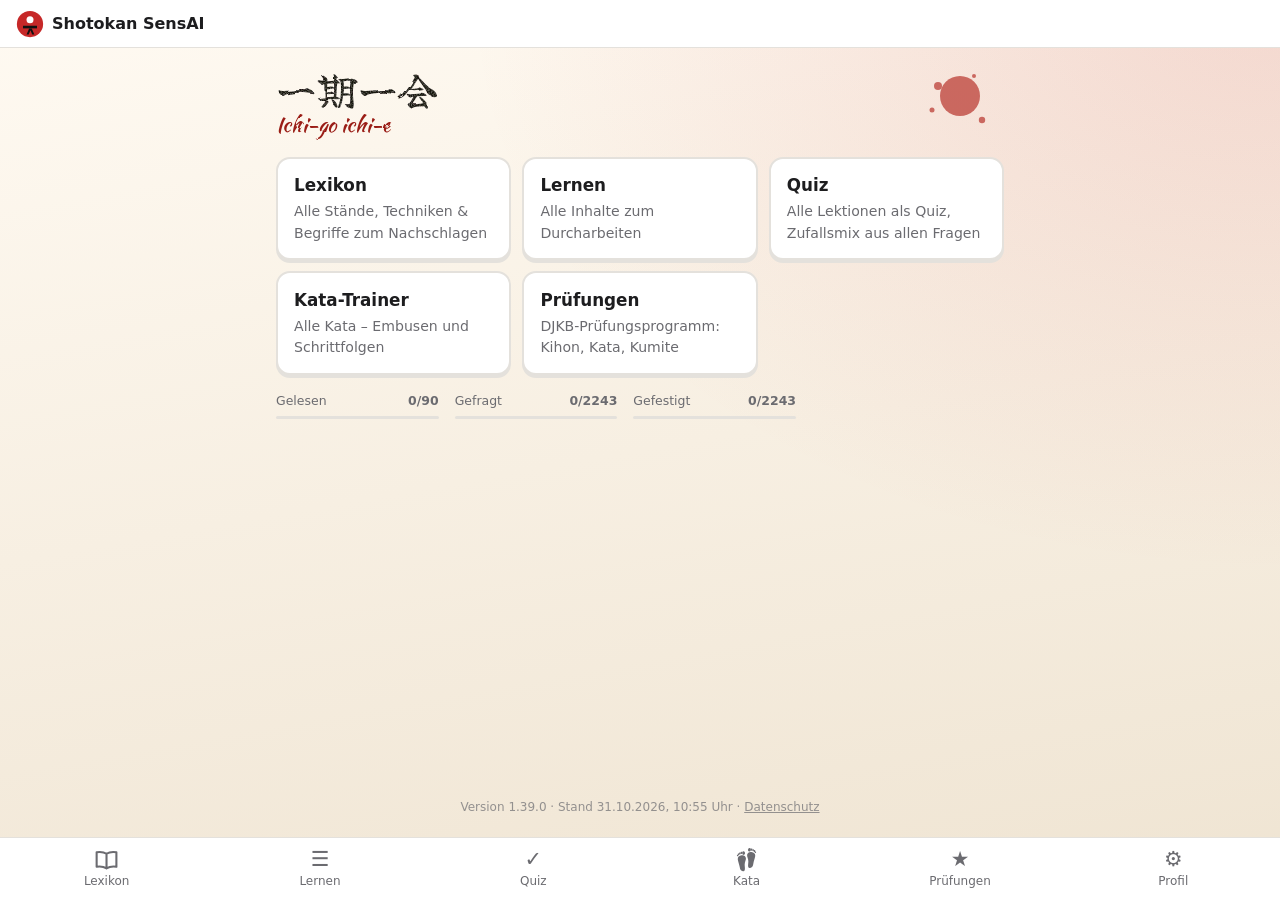
==== index.html @ 0ed2de30 "Karate kompakt: Fußbewegungen, Figur & Fußbild, neue Techniken, Kompakt-Übersicht (v1.39.0) - Stände" ====
<!DOCTYPE html>
<html lang="de">

<head>
  <meta charset="utf-8">
  <meta name="viewport" content="width=device-width, initial-scale=1">
  <meta name="description"
    content="Shotokan-Karate lernen: Grundschule, Kihon, Kumite, DJKB-Prüfungsprogramm und Kata-Wissen mit Quiz.">
  <meta http-equiv="Content-Security-Policy"
    content="default-src 'self'; img-src 'self' data:; style-src 'self'; script-src 'self'; object-src 'none'; base-uri 'self'">
  <title>Shotokan SensAI</title>
  <link rel="icon" href="assets/icon.svg?v=1.39.0" type="image/svg+xml">
  <link rel="stylesheet" href="css/style.css?v=1.39.0">
</head>

<body>
  <header class="topbar">
    <a href="#/" class="brand" aria-label="Startseite">
      <img src="assets/icon.svg?v=1.39.0" alt="" width="28" height="28">
      <span>Shotokan SensAI</span>
    </a>
  </header>

  <main id="app" tabindex="-1"></main>

  <nav class="bottombar" aria-label="Hauptnavigation">
    <a href="#/lexikon" data-nav="lexikon"><span class="ico"><svg class="ico-svg ico-linie" viewBox="0 0 24 24" aria-hidden="true"><path d="M12 6.5C9.5 4.8 6 4.5 2.5 5v14c3.5-.5 7 0 9.5 1.6 2.5-1.6 6-2.1 9.5-1.6V5c-3.5-.5-7-.2-9.5 1.5ZM12 6.5v14"/></svg></span>Lexikon</a>
    <a href="#/wissen" data-nav="wissen"><span class="ico">&#9776;</span>Lernen</a>
    <a href="#/quiz" data-nav="quiz"><span class="ico">&#10003;</span>Quiz</a>
    <a href="#/ansage" data-nav="ansage"><span class="ico"><svg class="ico-svg" viewBox="-32 -42 64 76" aria-hidden="true"><defs><g id="ico-fuss"><path d="M0,26 C-7,26 -9.5,20 -9.5,12 C-9.5,4 -12,-5 -12,-12 C-12,-19.5 -6,-23 1,-23 C8,-23 13,-19.5 13,-12.5 C13,-6 7.5,-1 6.5,7 C5.5,15 7,26 0,26Z"/><ellipse cx="8.2" cy="-28.5" rx="4.4" ry="5.4"/><ellipse cx="1.8" cy="-30" rx="2.8" ry="3.4"/><ellipse cx="-3.2" cy="-29" rx="2.6" ry="3.2"/><ellipse cx="-7.6" cy="-27" rx="2.4" ry="2.9"/><ellipse cx="-11" cy="-23.8" rx="2.1" ry="2.5"/></g></defs><use href="#ico-fuss" transform="translate(-13 6) rotate(-8)"/><use href="#ico-fuss" transform="translate(13 -4) rotate(8) scale(-1 1)"/></svg></span>Kata</a>
    <a href="#/exam" data-nav="exam"><span class="ico">&#9733;</span>Prüfungen</a>
    <a href="#/stats" data-nav="stats"><span class="ico">&#9881;</span>Profil</a>
  </nav>

  <script src="js/core.js?v=1.39.0"></script>
  <script src="js/graphics.js?v=1.39.0"></script>
  <script src="js/graphics-tech.js?v=1.39.0"></script>
  <script src="js/graphics-ashi.js?v=1.39.0"></script>
  <script src="data/grades.js?v=1.39.0"></script>
  <script src="data/glossary.js?v=1.39.0"></script>
  <script src="data/units-general.js?v=1.39.0"></script>
  <script src="data/questions-general.js?v=1.39.0"></script>
  <script src="data/kata-intro.js?v=1.39.0"></script>
  <script src="data/kata-heian.js?v=1.39.0"></script>
  <script src="data/kata-tekki.js?v=1.39.0"></script>
  <script src="data/kata-sentei.js?v=1.39.0"></script>
  <script src="data/legacy-ids.js?v=1.39.0"></script>
  <script src="js/kata-gen.js?v=1.39.0"></script>
  <script src="js/kata-ansage.js?v=1.39.0"></script>
  <script src="js/srs.js?v=1.39.0"></script>
  <script src="js/quiz.js?v=1.39.0"></script>
  <script src="js/app.js?v=1.39.0"></script>
</body>

</html>
---- css/style.css ----
:root {
  --red: #c62828;
  --red-dark: #8e0000;
  /* Blick und Wendung auf der Bodenkarte: helles Rot */
  --hint: rgba(198, 40, 40, 0.4);
  --hint-fill: rgba(198, 40, 40, 0.22);
  --ink: #1d1d1f;
  --muted: #6b6b70;
  --bg: #f6f4f1;
  --card: #ffffff;
  --line: #e4e1dc;
  --ok: #2e7d32;
  --ok-bg: #e8f5e9;
  --bad: #c62828;
  --bad-bg: #fdecea;
  --radius: 14px;
  --shadow: 0 2px 10px rgba(0, 0, 0, 0.06);
  --papier: radial-gradient(ellipse at 100% 0%, rgba(198, 40, 40, 0.14), transparent 45%), linear-gradient(170deg, #fffaf2, #efe4d2);
  font-size: 16px;
}

* {
  box-sizing: border-box;
}

[hidden] {
  display: none !important;
}

html {
  background: var(--bg);
}

body {
  margin: 0;
  font-family: system-ui, -apple-system, "Segoe UI", Roboto, "Helvetica Neue", Arial, sans-serif;
  color: var(--ink);
  line-height: 1.5;
  padding-bottom: 76px;
  display: flex;
  flex-direction: column;
  min-height: 100dvh;
}

/* Washi-Hintergrund für die ganze Seite; fest stehend, auch auf iOS */
body::before {
  content: "";
  position: fixed;
  inset: 0;
  z-index: -1;
  background: var(--papier);
}

a {
  color: var(--red);
}

h1 {
  font-size: 1.6rem;
  margin: 0.6em 0 0.4em;
}

h2 {
  font-size: 1.25rem;
}

h3 {
  margin: 0;
  font-size: 1.05rem;
}

h4 {
  margin: 1em 0 0.3em;
}

.muted {
  color: var(--muted);
}

.small {
  font-size: 0.85rem;
}

.version {
  position: absolute;
  left: 0;
  right: 0;
  bottom: 0.5rem;
  margin: 0;
  text-align: center;
  font-size: 0.75rem;
  color: var(--muted);
  opacity: 0.7;
}

.version a {
  color: inherit;
}

.src {
  color: var(--muted);
  font-size: 0.8rem;
  font-style: italic;
}

.visually-hidden {
  position: absolute;
  width: 1px;
  height: 1px;
  overflow: hidden;
  clip: rect(0 0 0 0);
}

/* ---------- Kopf- und Fußleiste ---------- */
.topbar {
  position: sticky;
  top: 0;
  z-index: 10;
  display: flex;
  align-items: center;
  justify-content: space-between;
  padding: 0.6rem 1rem;
  background: var(--card);
  border-bottom: 1px solid var(--line);
}

.brand {
  display: flex;
  align-items: center;
  gap: 0.5rem;
  font-weight: 700;
  color: var(--ink);
  text-decoration: none;
}

.bottombar {
  position: fixed;
  bottom: 0;
  left: 0;
  right: 0;
  z-index: 10;
  display: flex;
  justify-content: space-around;
  background: var(--card);
  border-top: 1px solid var(--line);
  padding: 0.3rem 0 calc(0.3rem + env(safe-area-inset-bottom));
}

.bottombar a {
  display: flex;
  flex-direction: column;
  align-items: center;
  font-size: 0.75rem;
  color: var(--muted);
  text-decoration: none;
  flex: 1 1 0;
  min-width: 0;
  padding: 0.3rem 0.2rem;
  border-radius: 10px;
}

.bottombar a .ico {
  font-size: 1.3rem;
  line-height: 1.2;
}

/* Fußspuren für „Üben“ – gleiche Fußform wie auf der Bodenkarte */
.bottombar a .ico-svg {
  display: block;
  width: 1.3em;
  height: 1.2em;
  margin: 0 auto;
  fill: currentColor;
}

/* Offenes Buch für „Begriffe“ – nur Umriss */
.bottombar a .ico-linie {
  fill: none;
  stroke: currentColor;
  stroke-width: 2;
  stroke-linejoin: round;
}

.bottombar a.active {
  color: var(--red);
  font-weight: 700;
}

main {
  flex: 1 0 auto;
  width: 100%;
  max-width: 760px;
  margin: 0 auto;
  padding: 0.5rem 1rem 2rem;
  outline: none;
}
/* Seiten mit Versionszeile: sie sitzt immer am unteren Rand. */
main:has(> .version) {
  position: relative;
  padding-bottom: 2.5rem;
}

/* ---------- Buttons ---------- */
.btn {
  display: inline-flex;
  align-items: center;
  justify-content: center;
  gap: 0.4rem;
  min-height: 46px;
  padding: 0.6rem 1.2rem;
  border: 2px solid var(--line);
  border-radius: 12px;
  background: var(--card);
  color: var(--ink);
  font: inherit;
  font-weight: 700;
  text-decoration: none;
  cursor: pointer;
  box-shadow: 0 3px 0 var(--line);
}

.btn:active {
  transform: translateY(2px);
  box-shadow: 0 1px 0 var(--line);
}

.btn.primary {
  background: var(--red);
  border-color: var(--red-dark);
  color: #fff;
  box-shadow: 0 3px 0 var(--red-dark);
}

.btn.danger {
  color: var(--bad);
}

.btn:disabled {
  opacity: 0.45;
  cursor: not-allowed;
}

.actions {
  display: flex;
  flex-wrap: wrap;
  gap: 0.6rem;
  margin: 1.2rem 0;
}

.icon-btn {
  border: 0;
  background: none;
  font-size: 1.4rem;
  color: var(--muted);
  cursor: pointer;
  padding: 0.2rem 0.5rem;
}

/* ---------- Startseite ---------- */
/* Schriften nur mit den Zeichen des Leitspruchs (SIL OFL, siehe assets/fonts) */
@font-face {
  font-family: "SK Kanji";
  src: url("../assets/fonts/yuji-syuku.woff2") format("woff2");
  font-display: swap;
}

@font-face {
  font-family: "SK Pinsel";
  src: url("../assets/fonts/kaushan-script.woff2") format("woff2");
  font-display: swap;
}

.hero {
  position: relative;
  overflow: hidden;
  padding: 0.25rem 0;
  margin: 0.25rem 0;
}

.hero-filter {
  position: absolute;
}

.hero h1 {
  position: relative;
  margin: 0.1em 0 0;
  font-weight: 400;
  line-height: 1.15;
}

.hero-kanji {
  display: block;
  font-family: "SK Kanji", "Hiragino Mincho ProN", "Yu Mincho", serif;
  font-size: 2.5rem;
  letter-spacing: 0.02em;
  color: #141210;
  filter: url(#hero-tusche);
}

.hero-romaji {
  display: block;
  font-family: "SK Pinsel", cursive;
  font-size: 1.3rem;
  color: #9a1f17;
  filter: url(#hero-pinsel);
}

.hero-spritzer {
  position: absolute;
  right: 10px;
  top: 6px;
  width: 120px;
  fill: #b3261e;
  opacity: 0.65;
}

.fortschritt {
  margin: 1.1rem 0 0;
}

.fort-stats {
  display: grid;
  grid-template-columns: repeat(3, 1fr);
  gap: 1rem;
  max-width: 520px;
}

.fort-stat {
  display: block;
  color: var(--muted);
  text-decoration: none;
  font-size: 0.78rem;
}

.fort-label {
  display: flex;
  justify-content: space-between;
  gap: 0.3rem;
}

.fort-label b {
  font-weight: 600;
  font-variant-numeric: tabular-nums;
}

.fort-bar {
  display: block;
  height: 3px;
  margin-top: 0.3rem;
  border-radius: 2px;
  background: var(--line);
  overflow: hidden;
}

.fort-bar i {
  display: block;
  height: 100%;
  background: var(--red);
  opacity: 0.6;
}


.unit-section h2 {
  margin-top: 1.6rem;
}

.unit {
  background: var(--card);
  border: 1px solid var(--line);
  border-radius: var(--radius);
  margin: 0.7rem 0;
  box-shadow: var(--shadow);
  overflow: hidden;
}

.unit.kata {
  border-left: 5px solid var(--red);
}

.unit.general {
  border-left: 5px solid #455a64;
}

.unit-head {
  display: flex;
  width: 100%;
  justify-content: space-between;
  align-items: center;
  gap: 1rem;
  padding: 0.9rem 1rem;
  border: 0;
  background: none;
  font: inherit;
  text-align: left;
  cursor: pointer;
  color: inherit;
}

.unit-head p {
  margin: 0.2rem 0 0;
}

.ring {
  flex: none;
  min-width: 3.2rem;
  padding: 0.3rem 0.5rem;
  border-radius: 999px;
  background: var(--bg);
  font-weight: 700;
  font-size: 0.85rem;
  text-align: center;
}

.progress {
  flex: 1;
  height: 14px;
  background: var(--line);
  border-radius: 999px;
  overflow: hidden;
}

.progress.thin {
  height: 5px;
  border-radius: 0;
}

.progress-bar {
  height: 100%;
  width: 0;
  background: var(--red);
  transition: width 0.3s;
}

.path {
  list-style: none;
  margin: 0;
  padding: 0.6rem 1rem 1rem;
  display: grid;
  gap: 0.45rem;
}

.node {
  display: grid;
  grid-template-columns: 2.2rem 1fr auto;
  align-items: center;
  gap: 0.7rem;
  padding: 0.5rem 0.7rem;
  border-radius: 12px;
  border: 2px solid var(--line);
  text-decoration: none;
  color: var(--ink);
  background: #fff;
}

.node .dot {
  width: 2.2rem;
  height: 2.2rem;
  border-radius: 50%;
  display: grid;
  place-items: center;
  font-weight: 700;
  background: var(--bg);
  border: 2px solid var(--line);
}

.node.open {
  border-color: var(--red);
}

.node.open .dot {
  background: var(--red);
  color: #fff;
  border-color: var(--red-dark);
}

.node.done .dot {
  background: var(--ok);
  color: #fff;
  border-color: #1b5e20;
}

.node-meta {
  font-size: 0.8rem;
  color: var(--muted);
}

/* ---------- Lektion ---------- */
.crumbs {
  font-size: 0.85rem;
  color: var(--muted);
  margin-top: 0.8rem;
}

.learn {
  background: var(--card);
  border: 1px solid var(--line);
  border-radius: var(--radius);
  padding: 0.6rem 1.2rem;
  box-shadow: var(--shadow);
}

.learn li {
  margin: 0.3rem 0;
}

.card {
  background: var(--card);
  border: 1px solid var(--line);
  border-radius: var(--radius);
  padding: 1rem 1.2rem;
  margin: 1rem 0;
  box-shadow: var(--shadow);
}

table.moves {
  width: 100%;
  border-collapse: collapse;
  margin: 0.8rem 0;
  font-size: 0.92rem;
}

table.moves th,
table.moves td {
  text-align: left;
  padding: 0.4rem 0.5rem;
  border-bottom: 1px solid var(--line);
  vertical-align: top;
}

table.moves th {
  background: var(--bg);
}

table.moves tr.kiai td {
  background: #fff3e0;
}

/* Bewegungskarten: Stand mit Fußbild oben, darunter Links | Rechts | Bein, Anmerkungen klein */
.mcards {
  display: grid;
  grid-template-columns: repeat(auto-fill, minmax(320px, 1fr));
  gap: 0.6rem;
  margin: 0.8rem 0;
}

.mcard {
  border: 1px solid var(--line);
  border-radius: 12px;
  overflow: hidden;
  background: var(--card);
  min-width: 0;
}

.mcard.kiai {
  border-color: #e65100;
}

.mcard-top {
  display: flex;
  align-items: center;
  gap: 0.5rem;
  padding: 0.4rem 0.7rem;
  background: var(--bg);
}

.mcard.kiai .mcard-top {
  background: #fff3e0;
}

.mcard-n {
  font-weight: 700;
  min-width: 1.4em;
  font-variant-numeric: tabular-nums;
}

.mcard-st {
  flex: 1;
  min-width: 0;
  font-size: 0.9rem;
}

.mp-row {
  display: grid;
  grid-template-columns: repeat(3, minmax(0, 1fr));
}

.mp-cell {
  padding: 0.45rem 0.6rem;
  min-width: 0;
  font-size: 0.88rem;
  overflow-wrap: anywhere;
}

.mp-cell + .mp-cell {
  border-left: 1px solid var(--line);
}

.mp-cell.mp-both {
  grid-column: span 2;
  text-align: center;
}

.mp-cell.mp-wide {
  grid-column: 1 / -1;
}

.mp-lbl {
  display: block;
  font-size: 0.66rem;
  letter-spacing: 0.08em;
  text-transform: uppercase;
  color: var(--muted);
}

.mp-part + .mp-part {
  margin-top: 0.3rem;
}

.mp-none {
  color: var(--muted);
}

.mp-open {
  font-size: 0.72rem;
  color: var(--muted);
}

.mcard-note {
  border-top: 1px solid var(--line);
  padding: 0.3rem 0.7rem;
  font-size: 0.78rem;
  color: var(--muted);
}

.lvl {
  display: inline-block;
  font-size: 0.72rem;
  font-weight: 700;
  border-radius: 5px;
  padding: 0 0.4rem;
  white-space: nowrap;
}

.lvl-J {
  color: #c62828;
  background: #fdecea;
}

.lvl-C {
  color: #8a5a00;
  background: #fff4d6;
}

.lvl-G {
  color: #1f5fa8;
  background: #e5eefa;
}

@media (max-width: 400px) {
  .mcards {
    grid-template-columns: 1fr;
  }

  .mp-cell {
    padding: 0.45rem 0.45rem;
    font-size: 0.82rem;
  }
}

.badge {
  display: inline-block;
  font-size: 0.7rem;
  font-weight: 700;
  color: #fff;
  background: #e65100;
  border-radius: 6px;
  padding: 0 0.35rem;
}

.stance-grid,
.gfx-grid {
  display: grid;
  grid-template-columns: repeat(auto-fill, minmax(170px, 1fr));
  gap: 1.2rem;
  margin: 0.8rem 0;
}

figure.stance,
figure.gfx {
  margin: 0;
  text-align: center;
  font-size: 0.85rem;
}

/* Grafik als Karte: Name oben, roter Rand links (wie im Lexikon) */
figure.gfx {
  background: var(--card);
  border: 1px solid var(--line);
  border-left: 5px solid var(--red);
  border-radius: 12px;
  padding: 0.7rem;
  box-shadow: var(--shadow);
  text-align: left;
}

figure.gfx figcaption {
  margin-bottom: 0.4rem;
  font-size: 0.88rem;
}

figure.gfx figcaption b {
  font-size: 1.1rem;
}

figure.gfx svg {
  display: block;
  margin: 0 auto;
}

figure.gfx svg > rect:first-of-type {
  stroke: none;
}

figure.stance svg,
figure.gfx svg {
  width: 100%;
  max-width: 240px;
  height: auto;
}

.mini-stance {
  width: 46px;
  height: 49px;
  flex: none;
  background: #fafafa;
  border: 1px solid var(--line);
  border-radius: 6px;
}

/* ---------- Orientierung bei Kata-Fragen ---------- */
.kata-ctx {
  margin: 0.4rem 0 0.8rem;
  padding: 0.6rem 0.7rem;
  border: 1px solid var(--line);
  border-radius: 10px;
  font-size: 0.88rem;
}

.kbar-wrap {
  display: flex;
  align-items: center;
  gap: 0.4rem;
}

.kbar {
  flex: 1;
  display: flex;
  gap: 1px;
  height: 10px;
}

.kbar-seg {
  flex: 1;
  background: var(--line);
  border-radius: 2px;
}

.kbar-seg.kiai {
  background: #ffb74d;
}

.kbar-seg.on {
  background: var(--red);
  transform: scaleY(1.6);
}

.kbar-num,
.kbar-cap {
  color: var(--muted);
  font-size: 0.75rem;
}

.kbar-cap {
  margin: 0.25rem 0 0.4rem;
}

.kctx-line {
  display: flex;
  align-items: center;
  gap: 0.5rem;
  margin-top: 0.3rem;
}

.kctx-line .mini-stance {
  width: 34px;
  height: 36px;
}

.hint-btn {
  margin-top: 0.4rem;
  padding: 0.25rem 0.7rem;
  font: inherit;
  font-size: 0.8rem;
  color: var(--red);
  background: none;
  border: 1px dashed var(--red);
  border-radius: 999px;
  cursor: pointer;
}

/* ---------- Kacheln, Suche, Lexikon ---------- */
.tiles {
  display: grid;
  grid-template-columns: repeat(auto-fill, minmax(210px, 1fr));
  gap: 0.7rem;
  margin: 1rem 0;
}

.tile {
  display: block;
  padding: 0.9rem 1rem;
  border-radius: var(--radius);
  border: 2px solid var(--line);
  background: var(--card);
  color: var(--ink);
  text-decoration: none;
  box-shadow: 0 3px 0 var(--line);
}

.tile h3 {
  margin-bottom: 0.2rem;
}

.tile p {
  margin: 0;
  color: var(--muted);
  font-size: 0.88rem;
}

.tile.primary {
  border-color: var(--red);
  box-shadow: 0 3px 0 var(--red-dark);
}

.tile.primary h3 {
  color: var(--red);
}

.pager {
  display: flex;
  justify-content: space-between;
  gap: 0.6rem;
  margin: 1.5rem 0;
}

.pager .btn {
  max-width: 48%;
  font-weight: 600;
  font-size: 0.9rem;
}

.search {
  width: 100%;
  padding: 0.7rem 0.9rem;
  font: inherit;
  border: 2px solid var(--line);
  border-radius: 12px;
  background: var(--card);
  color: var(--ink);
  margin: 0.4rem 0 0.8rem;
}

.chips {
  display: flex;
  flex-wrap: wrap;
  gap: 0.4rem;
  margin-bottom: 0.6rem;
}

.chips .chip {
  padding: 0.35rem 0.7rem;
  font-size: 0.85rem;
}

.lex-grid {
  display: grid;
  grid-template-columns: repeat(auto-fill, minmax(200px, 1fr));
  gap: 1.2rem;
  margin: 0.8rem 0;
}

.lex-card {
  background: var(--card);
  border: 1px solid var(--line);
  border-left: 5px solid var(--red);
  border-radius: 12px;
  padding: 0.7rem;
  box-shadow: var(--shadow);
}

.lex-card h4 {
  margin: 0 0 0.15rem;
  font-size: 1.1rem;
}

.lex-card p {
  margin: 0 0 0.4rem;
  font-size: 0.88rem;
}

/* Grafik in der Karte ohne eigenen Rahmen – die Karte ist der Rahmen */
.lex-img svg > rect:first-of-type {
  stroke: none;
}

.gfx-hint {
  margin: 0.4rem 0 0;
}

.lex-img svg {
  width: 100%;
  height: auto;
  max-height: 180px;
}

/* Doppelansicht (Figur über Fußbild) ist höher */
.lex-img svg.duo {
  max-height: 340px;
}

.quiz-img {
  display: block;
  width: 100%;
  max-width: 260px;
  margin: 0.4rem auto 0.8rem;
}

.quiz-img.small-img {
  max-width: 140px;
  margin: 0.3rem 0;
}

/* Grafik-Knöpfe: Seitenansicht / Animation */
.gfx-tools {
  display: flex;
  justify-content: center;
  flex-wrap: wrap;
  gap: 0.4rem;
  margin: 0.35rem 0 0.2rem;
}

.gfx-btn {
  min-height: 34px;
  padding: 0.3rem 0.8rem;
  border: 2px solid var(--line);
  border-radius: 999px;
  background: var(--card);
  color: var(--ink);
  font: inherit;
  font-size: 0.82rem;
  font-weight: 700;
  cursor: pointer;
}

.gfx-btn[aria-pressed="true"] {
  border-color: var(--red);
  color: var(--red);
}

.gfx-btn.quiz-anim {
  display: block;
  margin: -0.4rem auto 0.8rem;
}

details.unit>summary {
  list-style: none;
}

details.unit>summary::-webkit-details-marker {
  display: none;
}

.path li {
  display: grid;
  grid-template-columns: 1fr auto;
  gap: 0.4rem;
  align-items: center;
}

.node-learn {
  font-size: 0.8rem;
  color: var(--muted);
  padding: 0.4rem;
}

.belt {
  display: inline-block;
  width: 2.2rem;
  height: 0.7rem;
  border-radius: 3px;
  border: 1px solid #0003;
  vertical-align: middle;
}

.belt.big {
  width: 3rem;
  height: 1rem;
}

.belt-white {
  background: #fff;
}

.belt-yellow {
  background: #fdd835;
}

.belt-orange {
  background: #fb8c00;
}

.belt-green {
  background: #43a047;
}

.belt-blue {
  background: #1e5bc6;
}

.belt-violet {
  background: #7b1fa2;
}

.belt-brown {
  background: #6d4c41;
}

.belt-black {
  background: #111;
}

/* ---------- Quiz ---------- */
.quiz-head {
  display: flex;
  align-items: center;
  gap: 0.8rem;
  margin: 1rem 0;
}

.quiz-count {
  font-size: 0.85rem;
  color: var(--muted);
  min-width: 3rem;
  text-align: right;
}

.quiz-title {
  font-size: 0.8rem;
  color: var(--muted);
  text-transform: uppercase;
  letter-spacing: 0.04em;
}

.quiz-card {
  background: var(--card);
  border: 1px solid var(--line);
  border-radius: var(--radius);
  padding: 1rem 1.2rem;
  box-shadow: var(--shadow);
}

.quiz-q {
  font-size: 1.2rem;
  margin: 0.4rem 0 0.6rem;
}

.type-hint {
  color: var(--muted);
  font-size: 0.85rem;
  margin: 0 0 0.6rem;
}

.options {
  display: grid;
  gap: 0.55rem;
}

.option {
  display: flex;
  align-items: center;
  gap: 0.7rem;
  width: 100%;
  padding: 0.75rem 0.9rem;
  border: 2px solid var(--line);
  border-radius: 12px;
  background: #fff;
  font: inherit;
  text-align: left;
  cursor: pointer;
  color: var(--ink);
  box-shadow: 0 2px 0 var(--line);
}

.option .key {
  flex: none;
  width: 1.6rem;
  height: 1.6rem;
  border-radius: 6px;
  border: 1px solid var(--line);
  display: grid;
  place-items: center;
  font-size: 0.8rem;
  color: var(--muted);
}

.option.selected {
  border-color: #1565c0;
  background: #e3f2fd;
}

.option.right {
  border-color: var(--ok);
  background: var(--ok-bg);
}

.option.wrong {
  border-color: var(--bad);
  background: var(--bad-bg);
}

.option:disabled {
  cursor: default;
}

.order-answer {
  min-height: 3.2rem;
  margin: 0 0 0.8rem;
  padding: 0.5rem 0.5rem 0.5rem 2rem;
  border: 2px dashed var(--line);
  border-radius: 12px;
  display: grid;
  gap: 0.4rem;
}

.order-pool {
  display: flex;
  flex-wrap: wrap;
  gap: 0.5rem;
}

.chip {
  padding: 0.55rem 0.8rem;
  border: 2px solid var(--line);
  border-radius: 10px;
  background: #fff;
  font: inherit;
  cursor: pointer;
  text-align: left;
  box-shadow: 0 2px 0 var(--line);
  color: var(--ink);
}

.chip.placed {
  border-color: #1565c0;
  background: #e3f2fd;
  width: 100%;
}

.quiz-footer {
  margin: 1rem 0;
  display: grid;
  gap: 0.7rem;
}

.quiz-footer .btn {
  width: 100%;
}

.feedback {
  border-radius: 12px;
  padding: 0.8rem 1rem;
}

.feedback p {
  margin: 0.35rem 0 0;
}

.feedback.ok {
  background: var(--ok-bg);
  border: 2px solid var(--ok);
}

.feedback.ok strong {
  color: var(--ok);
}

.feedback.bad {
  background: var(--bad-bg);
  border: 2px solid var(--bad);
}

.feedback.bad strong {
  color: var(--bad);
}

/* ---------- Ergebnis ---------- */
.result {
  text-align: center;
  background: var(--card);
  border-radius: var(--radius);
  border: 1px solid var(--line);
  padding: 1.5rem 1rem;
  margin-top: 1rem;
  box-shadow: var(--shadow);
}

.result .score {
  font-size: 3rem;
  font-weight: 800;
}

.result.pass .score {
  color: var(--ok);
}

.result.fail .score {
  color: var(--bad);
}

.result .actions {
  justify-content: center;
}

.review-list li {
  margin-bottom: 0.8rem;
}

.review-list .q {
  font-weight: 600;
  margin-bottom: 0.2rem;
}

.boxes {
  display: grid;
  grid-template-columns: repeat(5, 1fr);
  gap: 0.4rem;
  margin: 1rem 0;
}

.box {
  background: var(--card);
  border: 1px solid var(--line);
  border-radius: 10px;
  padding: 0.5rem;
  text-align: center;
}

.box b {
  display: block;
  font-size: 1.3rem;
}

.box span {
  font-size: 0.75rem;
  color: var(--muted);
}

/* ---------- Prüfung ---------- */
.grade-list {
  display: grid;
  gap: 0.5rem;
}

.grade {
  display: grid;
  grid-template-columns: 3rem 1fr;
  align-items: center;
  gap: 0.7rem;
  padding: 0.75rem 1rem;
  background: var(--card);
  border: 1px solid var(--line);
  border-radius: 12px;
  color: var(--ink);
  text-decoration: none;
  box-shadow: var(--shadow);
}

.grade-name {
  font-weight: 700;
}

.grade-sub {
  display: block;
}

.program p {
  margin: 0.4rem 0;
}

.program h4 {
  margin: 1.1em 0 0.4em;
}

.tabs {
  position: sticky;
  top: 3.3rem;
  z-index: 5;
  display: grid;
  grid-auto-flow: column;
  grid-auto-columns: 1fr;
  gap: 0.3rem;
  padding: 0.3rem;
  margin-top: 0.8rem;
  background: var(--card);
  border: 1px solid var(--line);
  border-radius: 12px;
  box-shadow: var(--shadow);
}

.tab {
  padding: 0.55rem 0.4rem;
  border: 0;
  border-radius: 9px;
  background: transparent;
  color: var(--ink);
  font: inherit;
  font-weight: 600;
  cursor: pointer;
}

.tab[aria-selected="true"] {
  background: var(--red);
  color: #fff;
}

.prog {
  margin: 0.5rem 0;
  padding-left: 1.6rem;
}

.prog > li,
.prog-plain > li {
  padding: 0.45rem 0;
  border-bottom: 1px solid var(--line);
}

.prog > li:last-child,
.prog-plain > li:last-child {
  border-bottom: 0;
}

.prog > li::marker {
  font-weight: 700;
  color: var(--red);
}

.prog-main {
  font-weight: 600;
}

.prog-sub {
  color: var(--muted);
}

.prog-sub::before {
  content: "↳ ";
}

.prog-plain {
  list-style: none;
  margin: 0.4rem 0;
  padding: 0;
}

.prog-var {
  margin: 0.3rem 0 0;
  padding-left: 1.1rem;
  color: var(--muted);
}

.prog-reps {
  font-weight: 700;
}

.prog-ziel {
  padding: 0.5rem 0.7rem;
  border-left: 4px solid var(--red);
  background: var(--bg);
  border-radius: 6px;
}

.prog-focus {
  margin-top: 0.8rem;
  padding: 0.5rem 0.7rem;
  border: 1px solid var(--line);
  border-radius: 10px;
}

.prog-focus summary {
  font-weight: 600;
  cursor: pointer;
}

.prog-focus ul {
  margin: 0.4rem 0 0;
  padding-left: 1.2rem;
}

.prog-links {
  margin-top: 1rem;
}

/* ---------- Fortschritt ---------- */
.stat-grid {
  display: grid;
  grid-template-columns: repeat(auto-fill, minmax(140px, 1fr));
  gap: 0.6rem;
}

.stat-card {
  background: var(--card);
  border: 1px solid var(--line);
  border-radius: 12px;
  padding: 0.8rem;
  text-align: center;
}

.stat-card b {
  display: block;
  font-size: 1.4rem;
}

.stat-card span {
  color: var(--muted);
  font-size: 0.8rem;
}

.unit-progress {
  list-style: none;
  padding: 0;
  display: grid;
  gap: 0.6rem;
}

.unit-progress .progress {
  height: 8px;
  border-radius: 999px;
  margin-top: 0.2rem;
}

.switch {
  display: flex;
  gap: 0.5rem;
  align-items: center;
  margin: 0.6rem 0;
}

/* ---------- Kata-Ansage ---------- */
.ans-wrap {
  display: grid;
  gap: 0.8rem;
}

main:fullscreen {
  max-width: none;
  background: var(--bg);
  padding: 1rem;
  overflow: auto;
}

.ans-stage.ans-in-next {
  animation: ans-in-next 0.25s ease-out;
}

.ans-stage.ans-in-prev {
  animation: ans-in-prev 0.25s ease-out;
}

@keyframes ans-in-next {
  from { transform: translateX(40px); opacity: 0.3; }
}

@keyframes ans-in-prev {
  from { transform: translateX(-40px); opacity: 0.3; }
}

@media (prefers-reduced-motion: reduce) {
  .ans-stage.ans-in-next,
  .ans-stage.ans-in-prev {
    animation: none;
  }
}

.ans-stage {
  background: var(--card);
  border: 2px solid var(--line);
  border-radius: var(--radius);
  padding: 0.75rem;
  display: grid;
  gap: 0.4rem;
  box-shadow: var(--shadow);
}

.ans-stage.kiai {
  border-color: #e65100;
}

.ans-head {
  display: flex;
  align-items: center;
  gap: 0.7rem;
}

.ans-kan {
  font-size: clamp(2.2rem, 10vw, 3rem);
  line-height: 1;
  font-weight: 700;
  color: var(--red);
  font-family: "Hiragino Mincho ProN", "Yu Mincho", "Noto Serif JP", serif;
}

.ans-head-txt {
  display: grid;
  min-width: 0;
}

.ans-ro {
  font-size: 1.3rem;
  line-height: 1.25;
  font-weight: 700;
}

.ans-pos {
  color: var(--muted);
  font-size: 0.85rem;
  line-height: 1.3;
  font-variant-numeric: tabular-nums;
}

.ans-map {
  position: relative;
  min-height: 240px;
}

.ans-map-svg {
  height: 100%;
}

/* Kiai, langsam, fließend: auf der Karte, damit sie den Kasten nicht verschieben */
.ans-chips {
  position: absolute;
  top: 0.4rem;
  right: 0.4rem;
  pointer-events: none;
  display: flex;
  flex-direction: column;
  gap: 0.3rem;
  align-items: flex-end;
}

.ans-chip {
  font-size: 0.8rem;
  font-weight: 700;
  border-radius: 999px;
  padding: 0.1rem 0.6rem;
}

.ans-chip.kiai {
  background: #e65100;
  color: #fff;
}

.ans-chip.slow {
  background: #fff3e0;
  color: #8a4b00;
}

.ans-chip.cont {
  background: var(--ok-bg);
  color: var(--ok);
}

.ans-map svg {
  display: block;
  width: 100%;
  height: 100%;
  border-radius: 10px;
  background: var(--bg);
}

.emb-grid {
  stroke: var(--line);
  stroke-width: 1;
  fill: none;
}

.emb-line {
  stroke: var(--muted);
  stroke-width: 2;
  opacity: 0.6;
  fill: none;
}

.emb-txt {
  font: 800 22px system-ui, sans-serif;
  fill: var(--ink);
}

.emb-body {
  stroke: var(--red);
  stroke-width: 5;
  stroke-linecap: round;
  stroke-linejoin: round;
  fill: none;
}

/* Blick und Wendung als Zusatz zur Stellung: dasselbe helle Rot, unterschieden durch die Form (Fächer, Bogen) */
.emb-gaze {
  fill: var(--hint-fill);
  stroke: var(--hint);
  stroke-width: 2;
  stroke-linejoin: round;
}

.emb-eye {
  fill: var(--red);
}

.emb-turn,
.emb-turn-head {
  stroke: var(--hint);
  stroke-width: 4;
  stroke-linecap: round;
  fill: none;
}

.emb-turn {
  stroke-dasharray: 9 7;
}

.emb-via,
.emb-via-head {
  stroke: #e65100;
  stroke-width: 3.5;
  stroke-linecap: round;
  fill: none;
}

.emb-via {
  stroke-dasharray: 8 6;
}

.ans-tech {
  font-size: 0.9rem;
  line-height: 1.3;
}

.ans-hint {
  font-size: 1.05rem;
  font-weight: 700;
  line-height: 1.3;
}

.ans-controls {
  position: sticky;
  bottom: 0;
  z-index: 5;
  padding: 0.3rem 0;
  display: grid;
  grid-template-columns: 1fr 2.4fr 1fr;
  gap: 0.6rem;
}

.ans-play {
  font-size: 1.15rem;
}

.ans-fold {
  display: grid;
  gap: 0.6rem;
  padding: 0.5rem 0.7rem;
  border: 1px solid var(--line);
  border-radius: 10px;
}

.ans-fold summary {
  font-weight: 600;
  cursor: pointer;
}

.ans-katanav {
  display: grid;
  grid-auto-columns: 1fr;
  grid-auto-flow: column;
}

.ans-katanav .btn {
  min-width: 0;
  padding-left: 0.4rem;
  padding-right: 0.4rem;
  text-align: center;
  white-space: nowrap;
}

.ans-tempo {
  display: grid;
  gap: 0.2rem;
  justify-items: center;
}

.ans-tempo-row {
  display: grid;
  grid-template-columns: auto 1fr auto;
  gap: 0.5rem;
  align-items: center;
  width: 100%;
}

.ans-tempo-row input {
  min-width: 0;
  width: 100%;
  accent-color: var(--red);
}

.ans-tempo-out {
  font-size: 0.85rem;
  color: var(--muted);
  font-variant-numeric: tabular-nums;
}

.ans-track {
  display: flex;
  flex-wrap: wrap;
  gap: 0.3rem;
}

.ans-dot {
  width: 2.1rem;
  height: 2.1rem;
  border-radius: 8px;
  border: 1px solid var(--line);
  background: var(--card);
  color: var(--muted);
  font: inherit;
  font-size: 0.8rem;
  font-variant-numeric: tabular-nums;
  cursor: pointer;
  padding: 0;
}

.ans-dot.kiai {
  border: 2px solid #e65100;
  color: #e65100;
  font-weight: 700;
}

.ans-dot.slow {
  background: #fff3e0;
}

.ans-dot.link {
  border-right: 4px solid var(--ok);
}

.ans-dot.done {
  background: var(--line);
  color: var(--ink);
}

.ans-dot.cur {
  background: var(--red);
  border-color: var(--red-dark);
  color: #fff;
}

.ans-legend {
  display: flex;
  flex-wrap: wrap;
  gap: 0.9rem;
}

.ans-legend span::before {
  content: "";
  display: inline-block;
  width: 0.7rem;
  height: 0.7rem;
  border-radius: 3px;
  margin-right: 0.3rem;
  vertical-align: -1px;
  border: 1px solid var(--line);
}

.ans-legend .lg-kiai::before {
  border: 2px solid #e65100;
}

.ans-legend .lg-slow::before {
  background: #fff3e0;
}

.ans-legend .lg-link::before {
  border-right: 4px solid var(--ok);
}

.ans-legend .lg-heavy::before {
  background: #b71c1c;
  border-color: #b71c1c;
}

.ans-legend .lg-light::before {
  background: #ef9a9a;
  border-color: #ef9a9a;
}

.ans-legend .lg-ghost::before {
  background: #90a4ae;
  border-color: #90a4ae;
  opacity: 0.4;
}

.ans-legend .lg-lift::before {
  border: 2px dashed #e53935;
}

.ans-legend .lg-body::before {
  height: 0;
  border: 0;
  border-top: 4px solid var(--red);
  vertical-align: 3px;
}

.ans-legend .lg-look::before {
  width: 1.1rem;
  border: 0;
  border-radius: 0;
  background: var(--hint);
  clip-path: polygon(0 50%, 100% 0, 100% 100%);
}

.ans-legend .lg-turn::before {
  width: 1.1rem;
  height: 0.8rem;
  border: 0;
  border-radius: 0;
  vertical-align: -2px;
  background: var(--hint);
  /* gestrichelter Bogen mit Spitze als Maske, Farbe aus --hint */
  -webkit-mask: url("data:image/svg+xml,%3Csvg xmlns='http://www.w3.org/2000/svg' viewBox='0 0 22 16'%3E%3Cpath d='M2 15 A12 12 0 0 1 16 4' fill='none' stroke='%23000' stroke-width='2.6' stroke-linecap='round' stroke-dasharray='4 3'/%3E%3Cpath d='M12 1 L17 4 L13 8' fill='none' stroke='%23000' stroke-width='2.6' stroke-linecap='round' stroke-linejoin='round'/%3E%3C/svg%3E") center / contain no-repeat;
  mask: url("data:image/svg+xml,%3Csvg xmlns='http://www.w3.org/2000/svg' viewBox='0 0 22 16'%3E%3Cpath d='M2 15 A12 12 0 0 1 16 4' fill='none' stroke='%23000' stroke-width='2.6' stroke-linecap='round' stroke-dasharray='4 3'/%3E%3Cpath d='M12 1 L17 4 L13 8' fill='none' stroke='%23000' stroke-width='2.6' stroke-linecap='round' stroke-linejoin='round'/%3E%3C/svg%3E") center / contain no-repeat;
}

.ans-legend .lg-via::before {
  height: 0;
  border: 0;
  border-top: 3px dashed #e65100;
  vertical-align: 3px;
}

@media (min-width: 700px) {
  .options {
    grid-template-columns: 1fr 1fr;
  }
}

@media (prefers-color-scheme: dark) {
  :root {
    --ink: #ececec;
    --muted: #a0a0a6;
    --bg: #151515;
    --papier: radial-gradient(ellipse at 100% 0%, rgba(198, 40, 40, 0.2), transparent 45%), linear-gradient(170deg, #26221f, #1b1816);
    --card: #222;
    --line: #383838;
    --ok-bg: #16301a;
    --bad-bg: #3a1716;
    --hint: rgba(239, 120, 110, 0.8);
    --hint-fill: rgba(239, 120, 110, 0.25);
  }

  .hero-kanji {
    color: #f3ede4;
  }

  .hero-romaji {
    color: #e06b5f;
  }

  .option,
  .chip,
  .node,
  .btn {
    background: #262626;
  }

  .option.selected,
  .chip.placed {
    background: #10314f;
  }

  .option.right {
    background: var(--ok-bg);
  }

  .option.wrong {
    background: var(--bad-bg);
  }

  table.moves tr.kiai td {
    background: #3a2a14;
  }

  .mcard.kiai .mcard-top {
    background: #3a2a14;
  }

  .ans-chip.slow,
  .ans-dot.slow:not(.cur):not(.done),
  .ans-legend .lg-slow::before {
    background: #3a2a14;
    color: #f0c35a;
  }

  .lvl-J {
    color: #ff8a8a;
    background: #43201f;
  }

  .lvl-C {
    color: #f0c35a;
    background: #3b3018;
  }

  .lvl-G {
    color: #8db9f2;
    background: #1b2a40;
  }

  figure.stance rect {
    fill: #2a2a2a;
  }

  .btn.primary {
    background: var(--red);
  }
}

/* Kata-Ansage: Lexikon-Begriffe in Stand und Technik, Fenster mit dem Eintrag */
.ans-lex {
  font: inherit;
  color: inherit;
  background: none;
  border: 0;
  padding: 0;
  cursor: pointer;
  text-decoration: underline dotted;
  text-underline-offset: 0.2em;
}

.ans-lex:hover,
.ans-lex:focus-visible {
  color: var(--red);
}

.ans-lex-dlg {
  width: min(26rem, calc(100vw - 32px));
  max-height: calc(100dvh - 32px);
  padding: 0.8rem;
  border: 0;
  border-radius: var(--radius);
  background: var(--bg);
  color: var(--ink);
  box-shadow: 0 8px 30px rgba(0, 0, 0, 0.25);
}

.ans-lex-dlg::backdrop {
  background: rgba(0, 0, 0, 0.45);
}

.ans-lex-dlg .lex-grid {
  grid-template-columns: 1fr;
  margin: 0 0 0.6rem;
}

.ans-lex-dlg .actions {
  margin: 0;
  justify-content: flex-end;
}
/* Kompakt-Übersicht: kleine Karten, druckbar */
.kompakt-tools {
  display: flex;
  flex-wrap: wrap;
  gap: 0.6rem;
  align-items: center;
  margin: 0.6rem 0 1rem;
}

.kompakt-sel {
  min-height: 40px;
  padding: 0.3rem 0.6rem;
  border: 2px solid var(--line);
  border-radius: 10px;
  background: var(--card);
  color: var(--ink);
  font: inherit;
}

.k-sec h2 {
  font-size: 1.1rem;
  margin: 1.2rem 0 0.5rem;
}

.k-grid {
  display: grid;
  grid-template-columns: repeat(auto-fill, minmax(140px, 1fr));
  gap: 0.6rem;
}

.k-card {
  background: var(--card);
  border: 1px solid var(--line);
  border-top: 4px solid var(--red);
  border-radius: 10px;
  padding: 0.45rem;
  break-inside: avoid;
  page-break-inside: avoid;
}

.k-card h4 {
  margin: 0.2rem 0 0.1rem;
  font-size: 0.95rem;
}

.k-card p {
  margin: 0 0 0.3rem;
  font-size: 0.78rem;
  line-height: 1.3;
}

.k-img svg {
  display: block;
  width: 100%;
  height: auto;
  max-height: 130px;
}

.k-img svg > rect:first-of-type {
  stroke: none;
}

@media print {
  .topbar,
  .bottombar,
  .no-print {
    display: none !important;
  }

  body,
  main {
    background: #fff;
    padding: 0;
    margin: 0;
  }

  .k-grid {
    grid-template-columns: repeat(4, 1fr);
  }

  .k-card {
    box-shadow: none;
  }
}
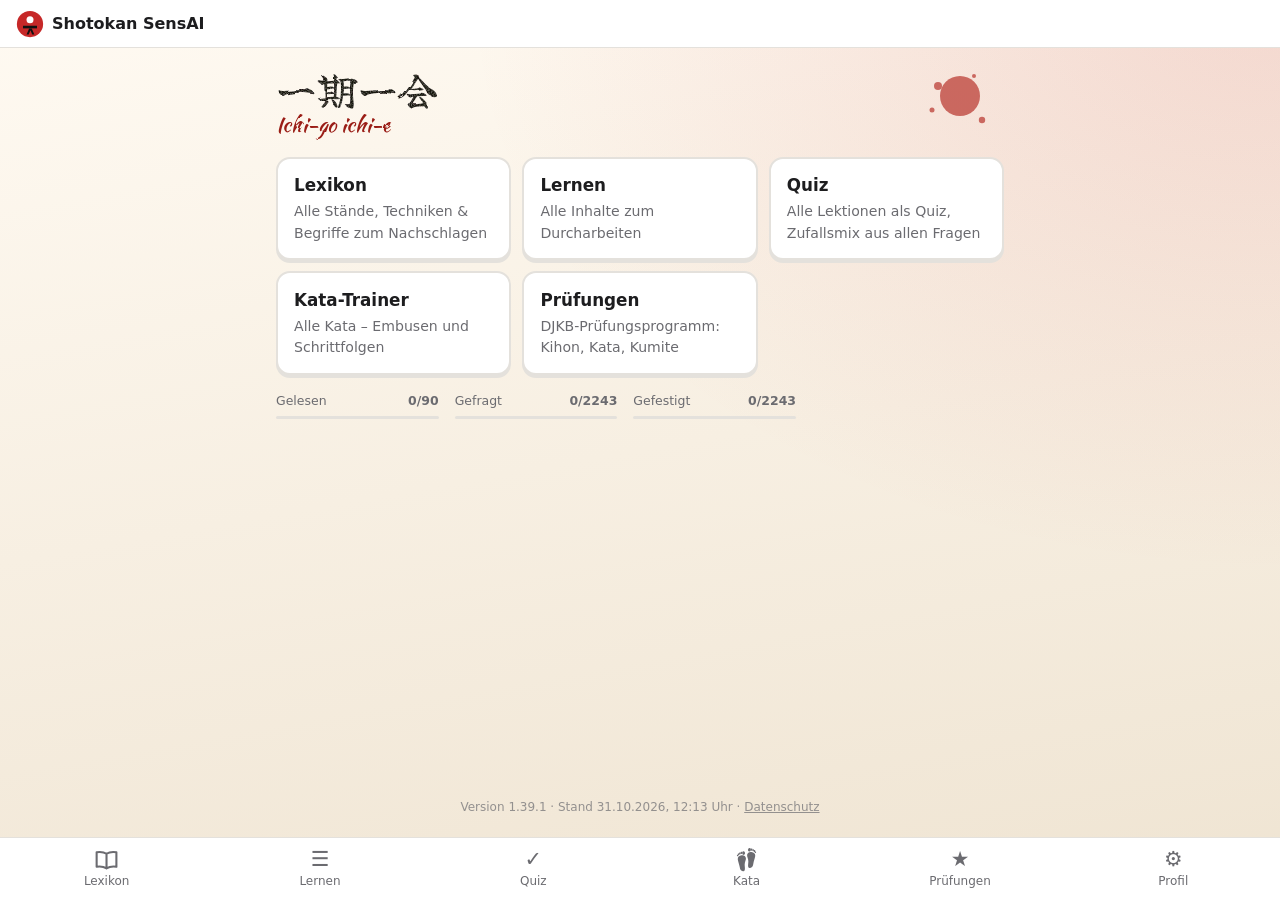
==== commit a84ec28a: "Figuren-Labor: Vorschlag für 3D-Figuren mit Beispielen (v1.39.1) Eigenständige Seite labor/figuren.h" ====
--- a/index.html
+++ b/index.html
@@ -9,14 +9,14 @@
   <meta http-equiv="Content-Security-Policy"
     content="default-src 'self'; img-src 'self' data:; style-src 'self'; script-src 'self'; object-src 'none'; base-uri 'self'">
   <title>Shotokan SensAI</title>
-  <link rel="icon" href="assets/icon.svg?v=1.39.0" type="image/svg+xml">
-  <link rel="stylesheet" href="css/style.css?v=1.39.0">
+  <link rel="icon" href="assets/icon.svg?v=1.39.1" type="image/svg+xml">
+  <link rel="stylesheet" href="css/style.css?v=1.39.1">
 </head>
 
 <body>
   <header class="topbar">
     <a href="#/" class="brand" aria-label="Startseite">
-      <img src="assets/icon.svg?v=1.39.0" alt="" width="28" height="28">
+      <img src="assets/icon.svg?v=1.39.1" alt="" width="28" height="28">
       <span>Shotokan SensAI</span>
     </a>
   </header>
@@ -32,24 +32,24 @@
     <a href="#/stats" data-nav="stats"><span class="ico">&#9881;</span>Profil</a>
   </nav>
 
-  <script src="js/core.js?v=1.39.0"></script>
-  <script src="js/graphics.js?v=1.39.0"></script>
-  <script src="js/graphics-tech.js?v=1.39.0"></script>
-  <script src="js/graphics-ashi.js?v=1.39.0"></script>
-  <script src="data/grades.js?v=1.39.0"></script>
-  <script src="data/glossary.js?v=1.39.0"></script>
-  <script src="data/units-general.js?v=1.39.0"></script>
-  <script src="data/questions-general.js?v=1.39.0"></script>
-  <script src="data/kata-intro.js?v=1.39.0"></script>
-  <script src="data/kata-heian.js?v=1.39.0"></script>
-  <script src="data/kata-tekki.js?v=1.39.0"></script>
-  <script src="data/kata-sentei.js?v=1.39.0"></script>
-  <script src="data/legacy-ids.js?v=1.39.0"></script>
-  <script src="js/kata-gen.js?v=1.39.0"></script>
-  <script src="js/kata-ansage.js?v=1.39.0"></script>
-  <script src="js/srs.js?v=1.39.0"></script>
-  <script src="js/quiz.js?v=1.39.0"></script>
-  <script src="js/app.js?v=1.39.0"></script>
+  <script src="js/core.js?v=1.39.1"></script>
+  <script src="js/graphics.js?v=1.39.1"></script>
+  <script src="js/graphics-tech.js?v=1.39.1"></script>
+  <script src="js/graphics-ashi.js?v=1.39.1"></script>
+  <script src="data/grades.js?v=1.39.1"></script>
+  <script src="data/glossary.js?v=1.39.1"></script>
+  <script src="data/units-general.js?v=1.39.1"></script>
+  <script src="data/questions-general.js?v=1.39.1"></script>
+  <script src="data/kata-intro.js?v=1.39.1"></script>
+  <script src="data/kata-heian.js?v=1.39.1"></script>
+  <script src="data/kata-tekki.js?v=1.39.1"></script>
+  <script src="data/kata-sentei.js?v=1.39.1"></script>
+  <script src="data/legacy-ids.js?v=1.39.1"></script>
+  <script src="js/kata-gen.js?v=1.39.1"></script>
+  <script src="js/kata-ansage.js?v=1.39.1"></script>
+  <script src="js/srs.js?v=1.39.1"></script>
+  <script src="js/quiz.js?v=1.39.1"></script>
+  <script src="js/app.js?v=1.39.1"></script>
 </body>
 
 </html>
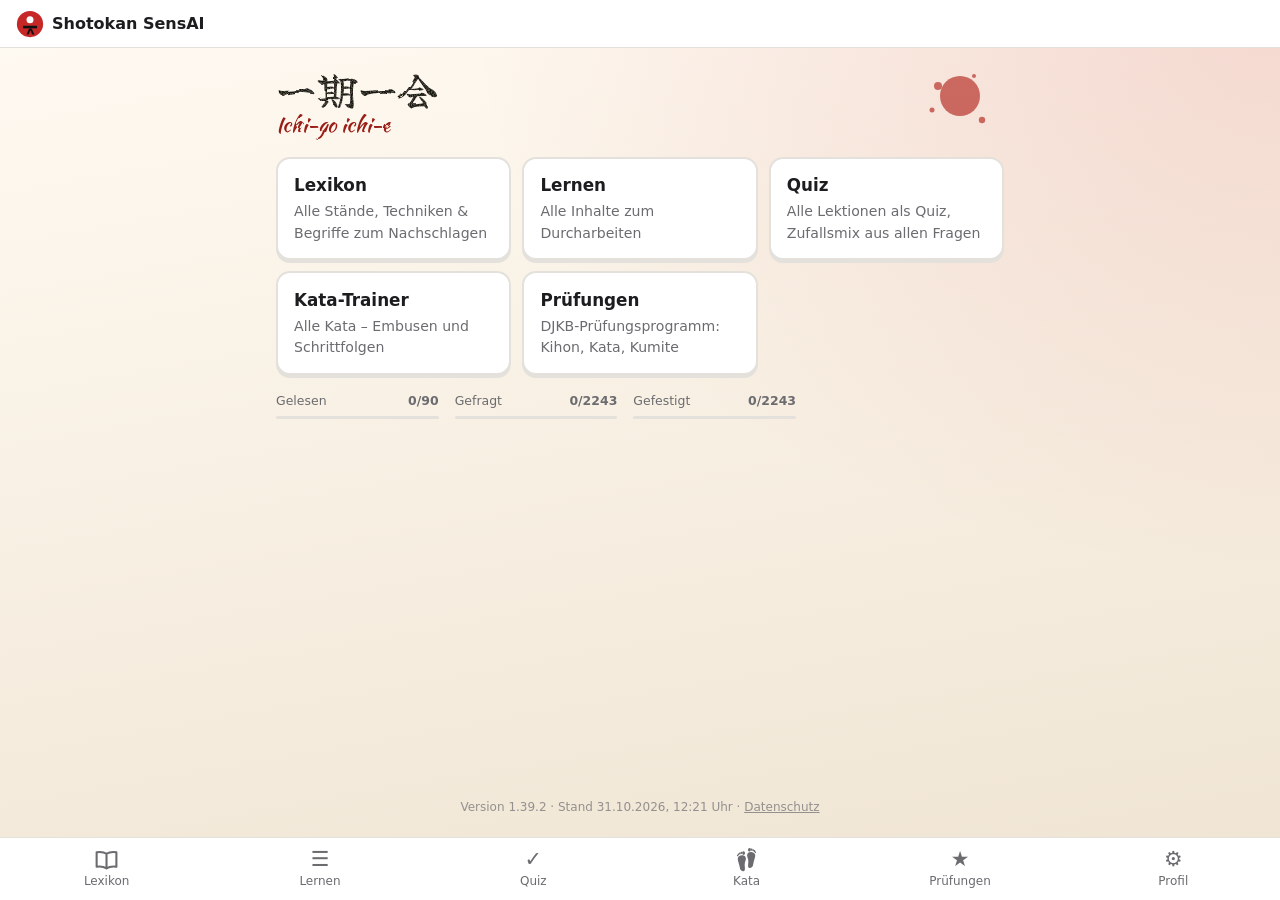
==== commit c8732819: "Figuren-Labor: Gesäß geglättet, Gegenlicht, schärfere Darstellung (v1.39.2) Co-Authored-By: Claude O" ====
--- a/index.html
+++ b/index.html
@@ -9,14 +9,14 @@
   <meta http-equiv="Content-Security-Policy"
     content="default-src 'self'; img-src 'self' data:; style-src 'self'; script-src 'self'; object-src 'none'; base-uri 'self'">
   <title>Shotokan SensAI</title>
-  <link rel="icon" href="assets/icon.svg?v=1.39.1" type="image/svg+xml">
-  <link rel="stylesheet" href="css/style.css?v=1.39.1">
+  <link rel="icon" href="assets/icon.svg?v=1.39.2" type="image/svg+xml">
+  <link rel="stylesheet" href="css/style.css?v=1.39.2">
 </head>
 
 <body>
   <header class="topbar">
     <a href="#/" class="brand" aria-label="Startseite">
-      <img src="assets/icon.svg?v=1.39.1" alt="" width="28" height="28">
+      <img src="assets/icon.svg?v=1.39.2" alt="" width="28" height="28">
       <span>Shotokan SensAI</span>
     </a>
   </header>
@@ -32,24 +32,24 @@
     <a href="#/stats" data-nav="stats"><span class="ico">&#9881;</span>Profil</a>
   </nav>
 
-  <script src="js/core.js?v=1.39.1"></script>
-  <script src="js/graphics.js?v=1.39.1"></script>
-  <script src="js/graphics-tech.js?v=1.39.1"></script>
-  <script src="js/graphics-ashi.js?v=1.39.1"></script>
-  <script src="data/grades.js?v=1.39.1"></script>
-  <script src="data/glossary.js?v=1.39.1"></script>
-  <script src="data/units-general.js?v=1.39.1"></script>
-  <script src="data/questions-general.js?v=1.39.1"></script>
-  <script src="data/kata-intro.js?v=1.39.1"></script>
-  <script src="data/kata-heian.js?v=1.39.1"></script>
-  <script src="data/kata-tekki.js?v=1.39.1"></script>
-  <script src="data/kata-sentei.js?v=1.39.1"></script>
-  <script src="data/legacy-ids.js?v=1.39.1"></script>
-  <script src="js/kata-gen.js?v=1.39.1"></script>
-  <script src="js/kata-ansage.js?v=1.39.1"></script>
-  <script src="js/srs.js?v=1.39.1"></script>
-  <script src="js/quiz.js?v=1.39.1"></script>
-  <script src="js/app.js?v=1.39.1"></script>
+  <script src="js/core.js?v=1.39.2"></script>
+  <script src="js/graphics.js?v=1.39.2"></script>
+  <script src="js/graphics-tech.js?v=1.39.2"></script>
+  <script src="js/graphics-ashi.js?v=1.39.2"></script>
+  <script src="data/grades.js?v=1.39.2"></script>
+  <script src="data/glossary.js?v=1.39.2"></script>
+  <script src="data/units-general.js?v=1.39.2"></script>
+  <script src="data/questions-general.js?v=1.39.2"></script>
+  <script src="data/kata-intro.js?v=1.39.2"></script>
+  <script src="data/kata-heian.js?v=1.39.2"></script>
+  <script src="data/kata-tekki.js?v=1.39.2"></script>
+  <script src="data/kata-sentei.js?v=1.39.2"></script>
+  <script src="data/legacy-ids.js?v=1.39.2"></script>
+  <script src="js/kata-gen.js?v=1.39.2"></script>
+  <script src="js/kata-ansage.js?v=1.39.2"></script>
+  <script src="js/srs.js?v=1.39.2"></script>
+  <script src="js/quiz.js?v=1.39.2"></script>
+  <script src="js/app.js?v=1.39.2"></script>
 </body>
 
 </html>
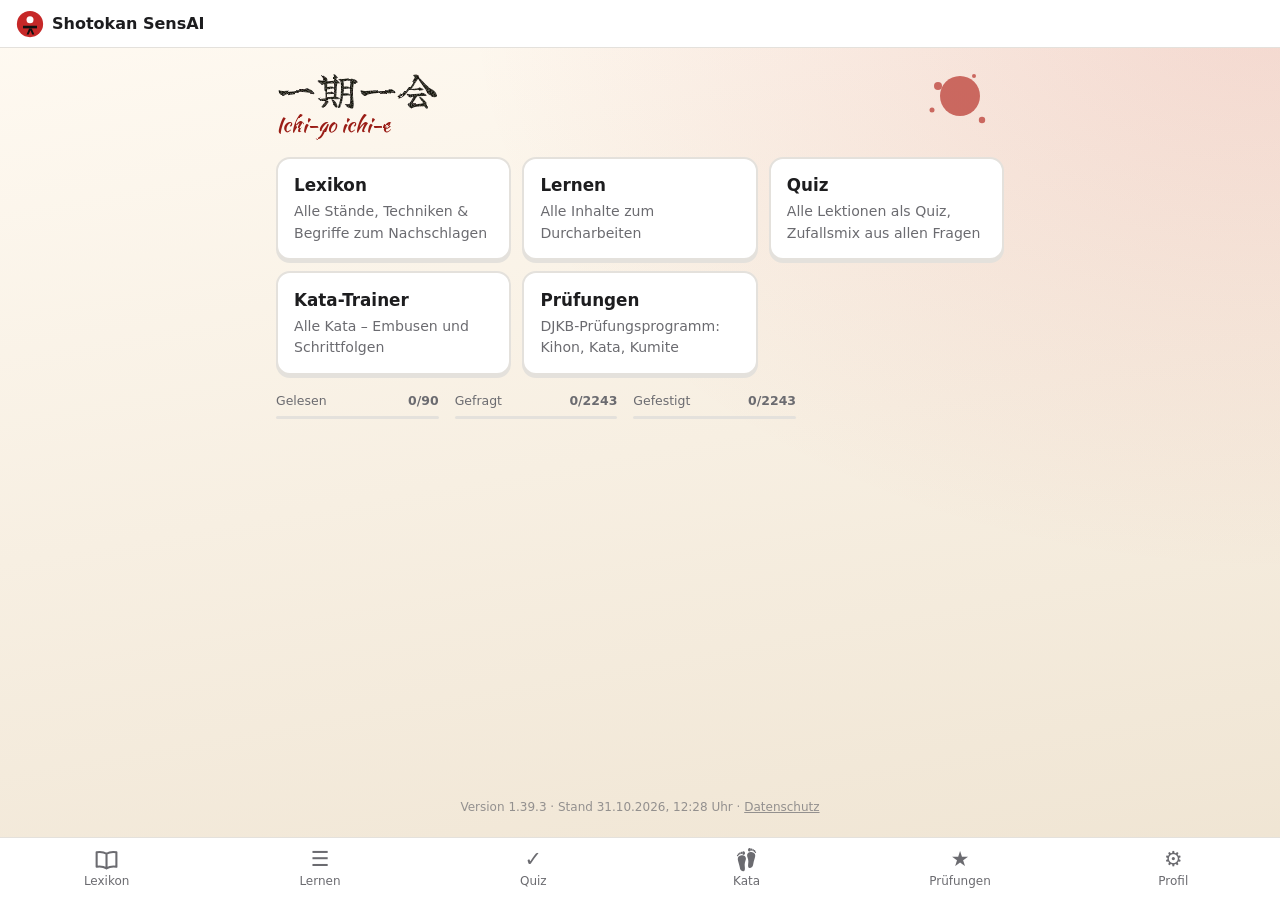
==== commit c3eb0c93: "Figuren-Labor: echte Gi-Jacke, Kernbild mit Ausgangsstellung (v1.39.3) - unterer Teil der Jacke als " ====
--- a/index.html
+++ b/index.html
@@ -9,14 +9,14 @@
   <meta http-equiv="Content-Security-Policy"
     content="default-src 'self'; img-src 'self' data:; style-src 'self'; script-src 'self'; object-src 'none'; base-uri 'self'">
   <title>Shotokan SensAI</title>
-  <link rel="icon" href="assets/icon.svg?v=1.39.2" type="image/svg+xml">
-  <link rel="stylesheet" href="css/style.css?v=1.39.2">
+  <link rel="icon" href="assets/icon.svg?v=1.39.3" type="image/svg+xml">
+  <link rel="stylesheet" href="css/style.css?v=1.39.3">
 </head>
 
 <body>
   <header class="topbar">
     <a href="#/" class="brand" aria-label="Startseite">
-      <img src="assets/icon.svg?v=1.39.2" alt="" width="28" height="28">
+      <img src="assets/icon.svg?v=1.39.3" alt="" width="28" height="28">
       <span>Shotokan SensAI</span>
     </a>
   </header>
@@ -32,24 +32,24 @@
     <a href="#/stats" data-nav="stats"><span class="ico">&#9881;</span>Profil</a>
   </nav>
 
-  <script src="js/core.js?v=1.39.2"></script>
-  <script src="js/graphics.js?v=1.39.2"></script>
-  <script src="js/graphics-tech.js?v=1.39.2"></script>
-  <script src="js/graphics-ashi.js?v=1.39.2"></script>
-  <script src="data/grades.js?v=1.39.2"></script>
-  <script src="data/glossary.js?v=1.39.2"></script>
-  <script src="data/units-general.js?v=1.39.2"></script>
-  <script src="data/questions-general.js?v=1.39.2"></script>
-  <script src="data/kata-intro.js?v=1.39.2"></script>
-  <script src="data/kata-heian.js?v=1.39.2"></script>
-  <script src="data/kata-tekki.js?v=1.39.2"></script>
-  <script src="data/kata-sentei.js?v=1.39.2"></script>
-  <script src="data/legacy-ids.js?v=1.39.2"></script>
-  <script src="js/kata-gen.js?v=1.39.2"></script>
-  <script src="js/kata-ansage.js?v=1.39.2"></script>
-  <script src="js/srs.js?v=1.39.2"></script>
-  <script src="js/quiz.js?v=1.39.2"></script>
-  <script src="js/app.js?v=1.39.2"></script>
+  <script src="js/core.js?v=1.39.3"></script>
+  <script src="js/graphics.js?v=1.39.3"></script>
+  <script src="js/graphics-tech.js?v=1.39.3"></script>
+  <script src="js/graphics-ashi.js?v=1.39.3"></script>
+  <script src="data/grades.js?v=1.39.3"></script>
+  <script src="data/glossary.js?v=1.39.3"></script>
+  <script src="data/units-general.js?v=1.39.3"></script>
+  <script src="data/questions-general.js?v=1.39.3"></script>
+  <script src="data/kata-intro.js?v=1.39.3"></script>
+  <script src="data/kata-heian.js?v=1.39.3"></script>
+  <script src="data/kata-tekki.js?v=1.39.3"></script>
+  <script src="data/kata-sentei.js?v=1.39.3"></script>
+  <script src="data/legacy-ids.js?v=1.39.3"></script>
+  <script src="js/kata-gen.js?v=1.39.3"></script>
+  <script src="js/kata-ansage.js?v=1.39.3"></script>
+  <script src="js/srs.js?v=1.39.3"></script>
+  <script src="js/quiz.js?v=1.39.3"></script>
+  <script src="js/app.js?v=1.39.3"></script>
 </body>
 
 </html>
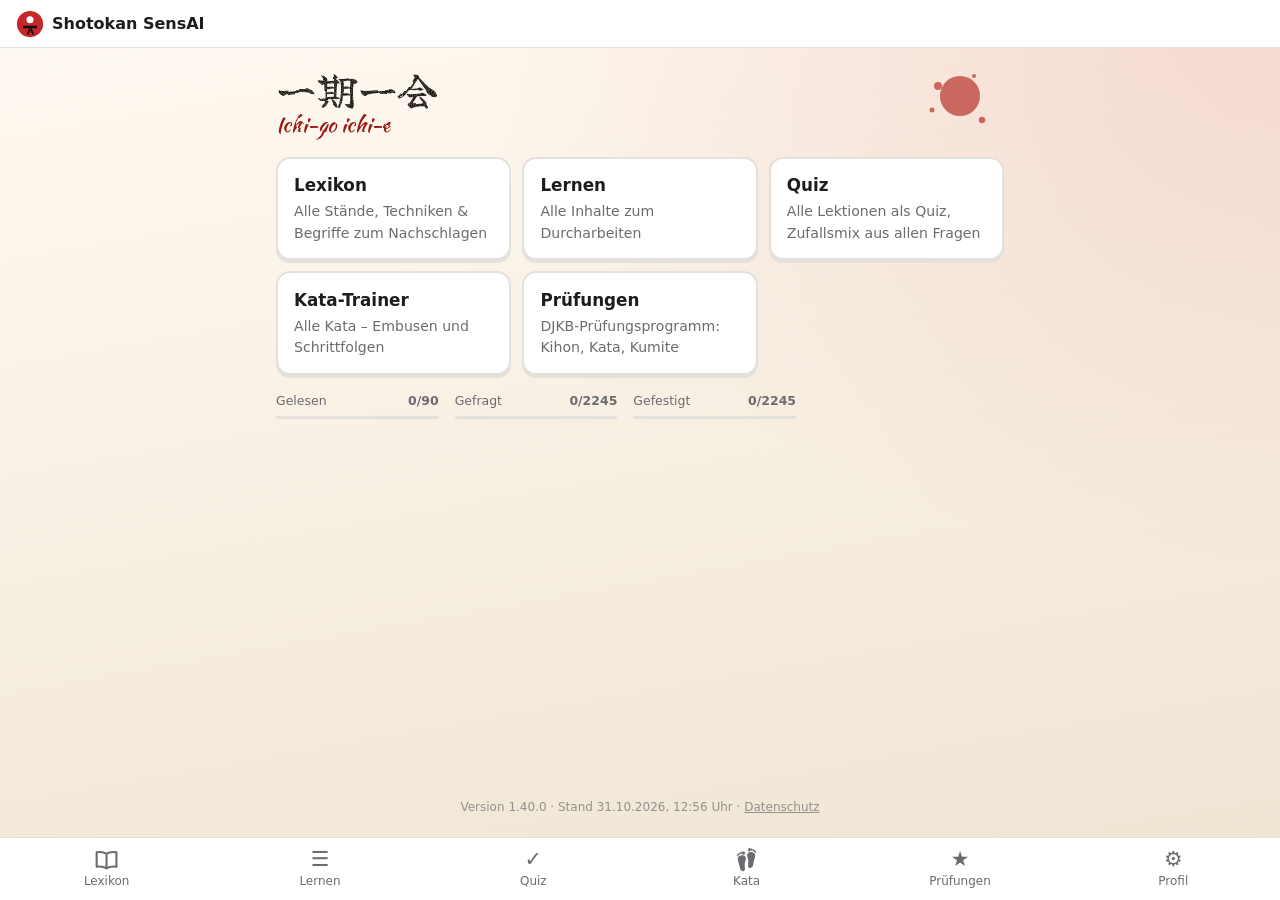
==== commit 3a831e11: "3D-Figuren in der ganzen App (v1.40.0) - Alle Bilder mit ganzer Figur als 3D-Figur im Gi: Stände, Fa" ====
--- a/index.html
+++ b/index.html
@@ -7,16 +7,16 @@
   <meta name="description"
     content="Shotokan-Karate lernen: Grundschule, Kihon, Kumite, DJKB-Prüfungsprogramm und Kata-Wissen mit Quiz.">
   <meta http-equiv="Content-Security-Policy"
-    content="default-src 'self'; img-src 'self' data:; style-src 'self'; script-src 'self'; object-src 'none'; base-uri 'self'">
+    content="default-src 'self'; img-src 'self' data: blob:; style-src 'self'; script-src 'self'; object-src 'none'; base-uri 'self'">
   <title>Shotokan SensAI</title>
-  <link rel="icon" href="assets/icon.svg?v=1.39.3" type="image/svg+xml">
-  <link rel="stylesheet" href="css/style.css?v=1.39.3">
+  <link rel="icon" href="assets/icon.svg?v=1.40.0" type="image/svg+xml">
+  <link rel="stylesheet" href="css/style.css?v=1.40.0">
 </head>
 
 <body>
   <header class="topbar">
     <a href="#/" class="brand" aria-label="Startseite">
-      <img src="assets/icon.svg?v=1.39.3" alt="" width="28" height="28">
+      <img src="assets/icon.svg?v=1.40.0" alt="" width="28" height="28">
       <span>Shotokan SensAI</span>
     </a>
   </header>
@@ -32,24 +32,27 @@
     <a href="#/stats" data-nav="stats"><span class="ico">&#9881;</span>Profil</a>
   </nav>
 
-  <script src="js/core.js?v=1.39.3"></script>
-  <script src="js/graphics.js?v=1.39.3"></script>
-  <script src="js/graphics-tech.js?v=1.39.3"></script>
-  <script src="js/graphics-ashi.js?v=1.39.3"></script>
-  <script src="data/grades.js?v=1.39.3"></script>
-  <script src="data/glossary.js?v=1.39.3"></script>
-  <script src="data/units-general.js?v=1.39.3"></script>
-  <script src="data/questions-general.js?v=1.39.3"></script>
-  <script src="data/kata-intro.js?v=1.39.3"></script>
-  <script src="data/kata-heian.js?v=1.39.3"></script>
-  <script src="data/kata-tekki.js?v=1.39.3"></script>
-  <script src="data/kata-sentei.js?v=1.39.3"></script>
-  <script src="data/legacy-ids.js?v=1.39.3"></script>
-  <script src="js/kata-gen.js?v=1.39.3"></script>
-  <script src="js/kata-ansage.js?v=1.39.3"></script>
-  <script src="js/srs.js?v=1.39.3"></script>
-  <script src="js/quiz.js?v=1.39.3"></script>
-  <script src="js/app.js?v=1.39.3"></script>
+  <script src="js/core.js?v=1.40.0"></script>
+  <script src="js/graphics.js?v=1.40.0"></script>
+  <script src="js/graphics-tech.js?v=1.40.0"></script>
+  <script src="js/graphics-ashi.js?v=1.40.0"></script>
+  <script src="js/figur3d.js?v=1.40.0"></script>
+  <script src="js/figur-posen.js?v=1.40.0"></script>
+  <script src="js/figur-app.js?v=1.40.0"></script>
+  <script src="data/grades.js?v=1.40.0"></script>
+  <script src="data/glossary.js?v=1.40.0"></script>
+  <script src="data/units-general.js?v=1.40.0"></script>
+  <script src="data/questions-general.js?v=1.40.0"></script>
+  <script src="data/kata-intro.js?v=1.40.0"></script>
+  <script src="data/kata-heian.js?v=1.40.0"></script>
+  <script src="data/kata-tekki.js?v=1.40.0"></script>
+  <script src="data/kata-sentei.js?v=1.40.0"></script>
+  <script src="data/legacy-ids.js?v=1.40.0"></script>
+  <script src="js/kata-gen.js?v=1.40.0"></script>
+  <script src="js/kata-ansage.js?v=1.40.0"></script>
+  <script src="js/srs.js?v=1.40.0"></script>
+  <script src="js/quiz.js?v=1.40.0"></script>
+  <script src="js/app.js?v=1.40.0"></script>
 </body>
 
 </html>
--- a/css/style.css
+++ b/css/style.css
@@ -2068,3 +2068,117 @@
     box-shadow: none;
   }
 }
+
+/* 3D-Figuren: ruhendes Kernbild, beim Ziehen drehbar, ▶ Bewegung, Phasenbild */
+.f3d-stage {
+  position: relative;
+  width: 100%;
+  aspect-ratio: 5 / 4;
+  border-radius: 12px;
+  overflow: hidden;
+  background: radial-gradient(120% 90% at 50% 25%, #fffdfa, #f3efe8);
+  touch-action: pan-y;
+  cursor: grab;
+  user-select: none;
+  -webkit-user-select: none;
+}
+
+.f3d-img,
+.f3d-canvas {
+  position: absolute;
+  inset: 0;
+  width: 100%;
+  height: 100%;
+  display: block;
+}
+
+.f3d-img:not([src]) {
+  visibility: hidden;
+}
+
+.f3d-stage:not(.f3d-fallback)::before {
+  content: "";
+  position: absolute;
+  inset: 0;
+  background: linear-gradient(100deg, transparent 30%, rgba(255, 255, 255, 0.55) 50%, transparent 70%) -100% 0 / 200% 100%;
+  animation: f3d-load 1.4s linear infinite;
+}
+
+.f3d-ready .f3d-stage::before {
+  display: none;
+}
+
+@keyframes f3d-load {
+  to {
+    background-position: 100% 0;
+  }
+}
+
+@media (prefers-reduced-motion: reduce) {
+  .f3d-stage::before {
+    animation: none;
+  }
+}
+
+.f3d-badge {
+  position: absolute;
+  right: 8px;
+  top: 8px;
+  padding: 2px 7px;
+  border-radius: 999px;
+  font-size: 0.68rem;
+  font-weight: 800;
+  color: #8e1b1b;
+  background: rgba(255, 255, 255, 0.82);
+  pointer-events: none;
+  opacity: 0;
+  transition: opacity 0.2s;
+}
+
+.f3d-ready .f3d-badge {
+  opacity: 1;
+}
+
+.f3d-live .f3d-badge {
+  opacity: 0;
+}
+
+.f3d-stage.f3d-fallback {
+  aspect-ratio: auto;
+  background: none;
+  cursor: default;
+}
+
+.f3d-stage.f3d-fallback svg {
+  width: 100%;
+  height: auto;
+  display: block;
+}
+
+.f3d-tools {
+  display: flex;
+  justify-content: center;
+  flex-wrap: wrap;
+  gap: 0.4rem;
+  margin: 0.35rem 0 0.2rem;
+}
+
+.f3d-tools:empty {
+  display: none;
+}
+
+.quiz-f3d {
+  max-width: 320px;
+  margin: 0.4rem auto 0.8rem;
+}
+
+.k-img .f3d-stage {
+  border-radius: 8px;
+}
+
+@media print {
+  .f3d-badge,
+  .f3d-tools {
+    display: none !important;
+  }
+}
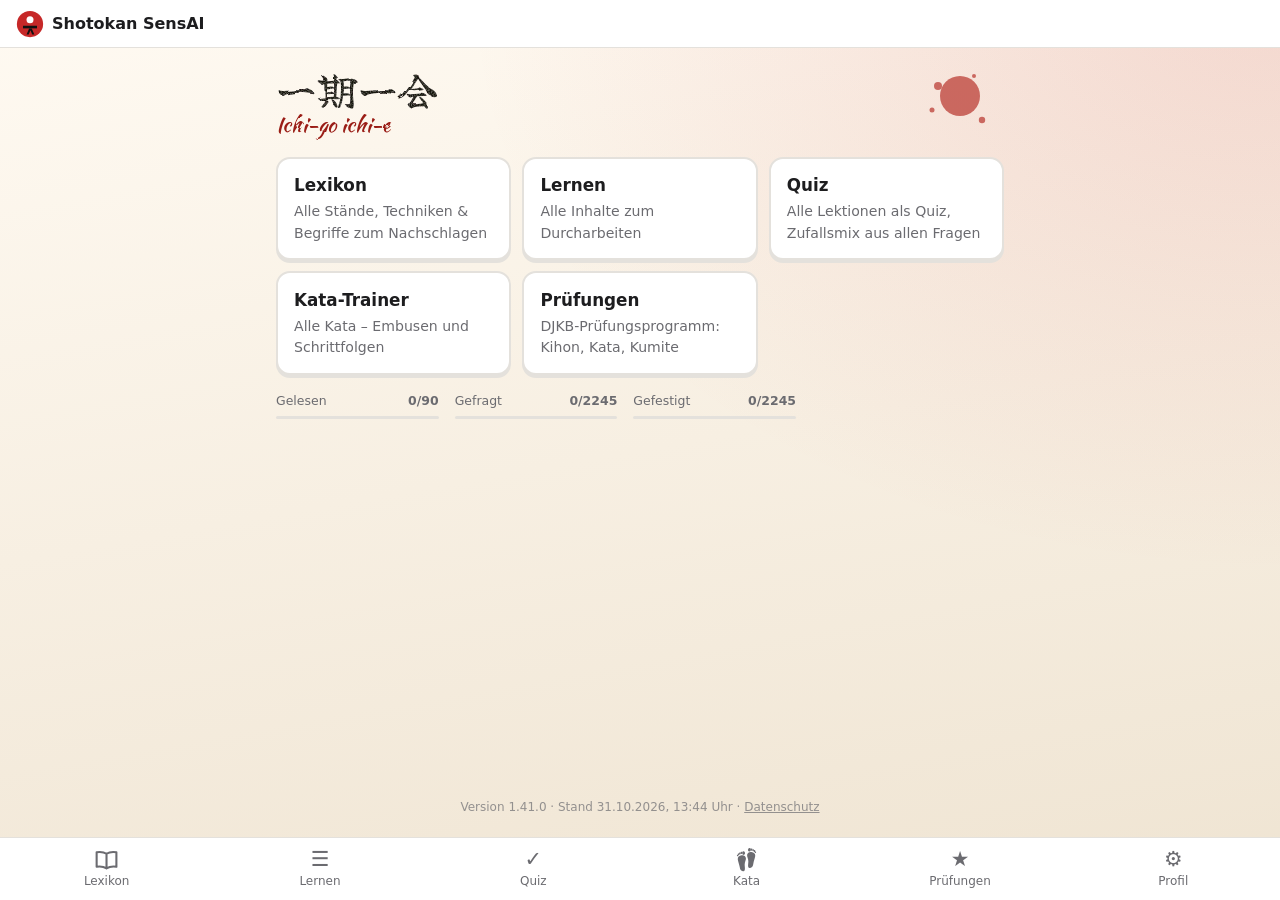
==== commit 210c98a9: "Schnellerer Start: Startseite sofort, Grafiken bei Bedarf, Offline-Betrieb (v1.41.0) - Startseite (L" ====
--- a/index.html
+++ b/index.html
@@ -9,19 +9,34 @@
   <meta http-equiv="Content-Security-Policy"
     content="default-src 'self'; img-src 'self' data: blob:; style-src 'self'; script-src 'self'; object-src 'none'; base-uri 'self'">
   <title>Shotokan SensAI</title>
-  <link rel="icon" href="assets/icon.svg?v=1.40.0" type="image/svg+xml">
-  <link rel="stylesheet" href="css/style.css?v=1.40.0">
+  <link rel="icon" href="assets/icon.svg?v=1.41.0" type="image/svg+xml">
+  <link rel="stylesheet" href="css/style.css?v=1.41.0">
 </head>
 
 <body>
   <header class="topbar">
     <a href="#/" class="brand" aria-label="Startseite">
-      <img src="assets/icon.svg?v=1.40.0" alt="" width="28" height="28">
+      <img src="assets/icon.svg?v=1.41.0" alt="" width="28" height="28">
       <span>Shotokan SensAI</span>
     </a>
   </header>
 
-  <main id="app" tabindex="-1"></main>
+  <!-- Startseite schon im HTML, damit sie sofort erscheint (bevor die Skripte geladen sind).
+       Muss zu viewStart() in js/app.js passen – smoke.html prüft das. -->
+  <main id="app" tabindex="-1">
+    <section class="hero"><div class="hero-deko" aria-hidden="true"><svg class="hero-filter" width="0" height="0">
+      <filter id="hero-tusche"><feTurbulence type="fractalNoise" baseFrequency=".045" numOctaves="3" seed="7" result="t"/><feDisplacementMap in="SourceGraphic" in2="t" scale="5" result="d"/><feTurbulence type="fractalNoise" baseFrequency=".9" numOctaves="2" seed="3" result="g"/><feColorMatrix in="g" type="matrix" values="0 0 0 0 0  0 0 0 0 0  0 0 0 0 0  0 0 0 -0.9 1.35" result="m"/><feComposite in="d" in2="m" operator="in"/></filter>
+      <filter id="hero-pinsel"><feTurbulence type="fractalNoise" baseFrequency=".05" numOctaves="2" seed="2"/><feDisplacementMap in="SourceGraphic" scale="2.5"/></filter>
+    </svg>
+    <svg class="hero-spritzer" viewBox="0 0 120 80"><circle cx="86" cy="30" r="20"/><circle cx="64" cy="20" r="4"/><circle cx="58" cy="44" r="2.5"/><circle cx="108" cy="54" r="3.2"/><circle cx="100" cy="10" r="2"/></svg></div><h1><span class="hero-kanji" lang="ja">一期一会</span><span class="hero-romaji">Ichi-go ichi-e</span></h1></section>
+    <div class="tiles">
+      <a class="tile" href="#/lexikon"><h3>Lexikon</h3><p>Alle Stände, Techniken &amp; Begriffe zum Nachschlagen</p></a>
+      <a class="tile" href="#/wissen"><h3>Lernen</h3><p>Alle Inhalte zum Durcharbeiten</p></a>
+      <a class="tile" href="#/quiz"><h3>Quiz</h3><p>Alle Lektionen als Quiz, Zufallsmix aus allen Fragen</p></a>
+      <a class="tile" href="#/ansage"><h3>Kata-Trainer</h3><p>Alle Kata – Embusen und Schrittfolgen</p></a>
+      <a class="tile" href="#/exam"><h3>Prüfungen</h3><p>DJKB-Prüfungsprogramm: Kihon, Kata, Kumite</p></a>
+    </div>
+  </main>
 
   <nav class="bottombar" aria-label="Hauptnavigation">
     <a href="#/lexikon" data-nav="lexikon"><span class="ico"><svg class="ico-svg ico-linie" viewBox="0 0 24 24" aria-hidden="true"><path d="M12 6.5C9.5 4.8 6 4.5 2.5 5v14c3.5-.5 7 0 9.5 1.6 2.5-1.6 6-2.1 9.5-1.6V5c-3.5-.5-7-.2-9.5 1.5ZM12 6.5v14"/></svg></span>Lexikon</a>
@@ -32,27 +47,27 @@
     <a href="#/stats" data-nav="stats"><span class="ico">&#9881;</span>Profil</a>
   </nav>
 
-  <script src="js/core.js?v=1.40.0"></script>
-  <script src="js/graphics.js?v=1.40.0"></script>
-  <script src="js/graphics-tech.js?v=1.40.0"></script>
-  <script src="js/graphics-ashi.js?v=1.40.0"></script>
-  <script src="js/figur3d.js?v=1.40.0"></script>
-  <script src="js/figur-posen.js?v=1.40.0"></script>
-  <script src="js/figur-app.js?v=1.40.0"></script>
-  <script src="data/grades.js?v=1.40.0"></script>
-  <script src="data/glossary.js?v=1.40.0"></script>
-  <script src="data/units-general.js?v=1.40.0"></script>
-  <script src="data/questions-general.js?v=1.40.0"></script>
-  <script src="data/kata-intro.js?v=1.40.0"></script>
-  <script src="data/kata-heian.js?v=1.40.0"></script>
-  <script src="data/kata-tekki.js?v=1.40.0"></script>
-  <script src="data/kata-sentei.js?v=1.40.0"></script>
-  <script src="data/legacy-ids.js?v=1.40.0"></script>
-  <script src="js/kata-gen.js?v=1.40.0"></script>
-  <script src="js/kata-ansage.js?v=1.40.0"></script>
-  <script src="js/srs.js?v=1.40.0"></script>
-  <script src="js/quiz.js?v=1.40.0"></script>
-  <script src="js/app.js?v=1.40.0"></script>
+  <script src="js/core.js?v=1.41.0"></script>
+  <script src="js/graphics.js?v=1.41.0"></script>
+  <script src="js/graphics-tech.js?v=1.41.0"></script>
+  <script src="js/graphics-ashi.js?v=1.41.0"></script>
+  <script src="js/figur3d.js?v=1.41.0"></script>
+  <script src="js/figur-posen.js?v=1.41.0"></script>
+  <script src="js/figur-app.js?v=1.41.0"></script>
+  <script src="data/grades.js?v=1.41.0"></script>
+  <script src="data/glossary.js?v=1.41.0"></script>
+  <script src="data/units-general.js?v=1.41.0"></script>
+  <script src="data/questions-general.js?v=1.41.0"></script>
+  <script src="data/kata-intro.js?v=1.41.0"></script>
+  <script src="data/kata-heian.js?v=1.41.0"></script>
+  <script src="data/kata-tekki.js?v=1.41.0"></script>
+  <script src="data/kata-sentei.js?v=1.41.0"></script>
+  <script src="data/legacy-ids.js?v=1.41.0"></script>
+  <script src="js/kata-gen.js?v=1.41.0"></script>
+  <script src="js/kata-ansage.js?v=1.41.0"></script>
+  <script src="js/srs.js?v=1.41.0"></script>
+  <script src="js/quiz.js?v=1.41.0"></script>
+  <script src="js/app.js?v=1.41.0"></script>
 </body>
 
 </html>
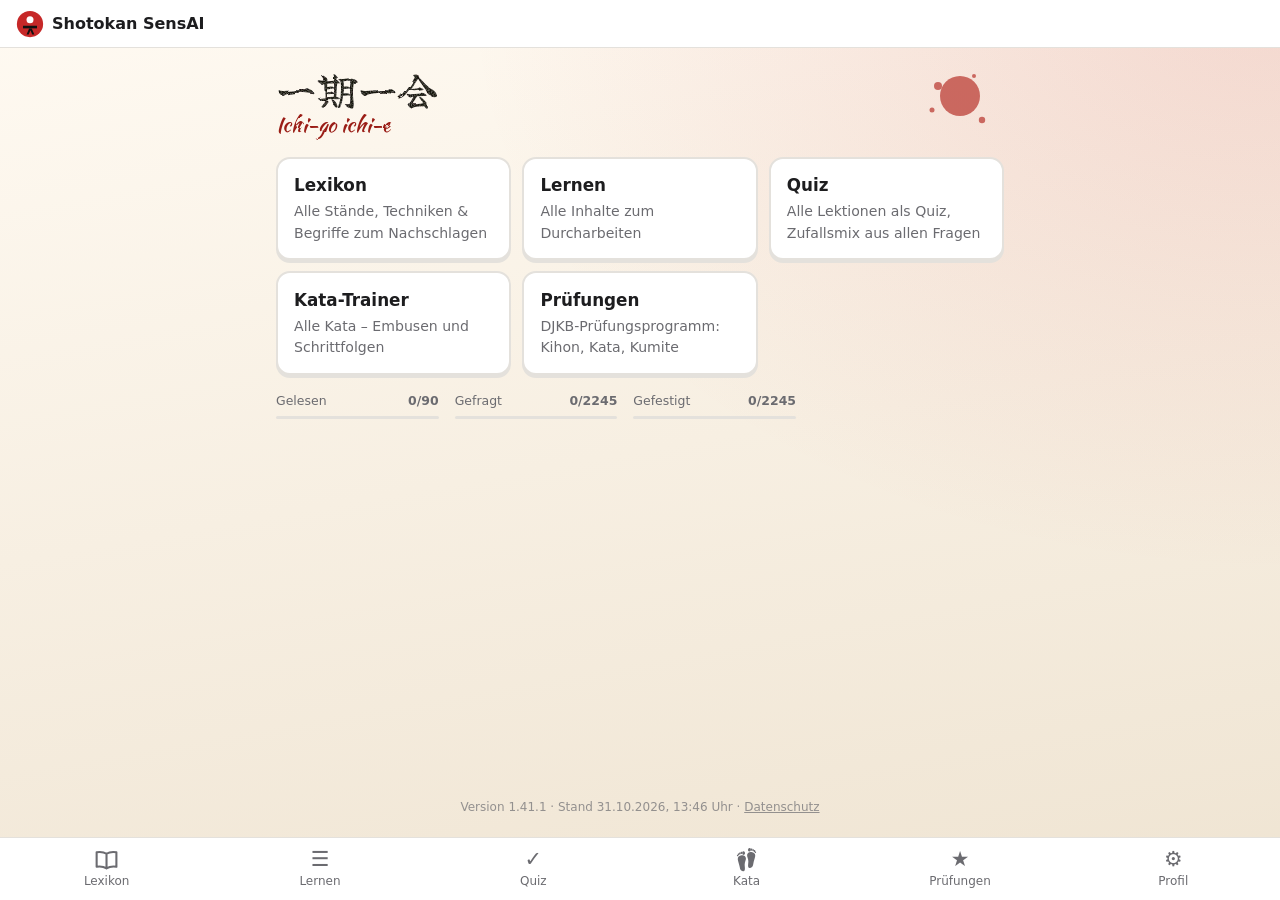
==== commit d22aebc7: "Offline-Speicher wieder abgeschaltet (v1.41.1) Der Service Worker aus v1.41.0 wird nicht mehr regist" ====
--- a/index.html
+++ b/index.html
@@ -9,14 +9,14 @@
   <meta http-equiv="Content-Security-Policy"
     content="default-src 'self'; img-src 'self' data: blob:; style-src 'self'; script-src 'self'; object-src 'none'; base-uri 'self'">
   <title>Shotokan SensAI</title>
-  <link rel="icon" href="assets/icon.svg?v=1.41.0" type="image/svg+xml">
-  <link rel="stylesheet" href="css/style.css?v=1.41.0">
+  <link rel="icon" href="assets/icon.svg?v=1.41.1" type="image/svg+xml">
+  <link rel="stylesheet" href="css/style.css?v=1.41.1">
 </head>
 
 <body>
   <header class="topbar">
     <a href="#/" class="brand" aria-label="Startseite">
-      <img src="assets/icon.svg?v=1.41.0" alt="" width="28" height="28">
+      <img src="assets/icon.svg?v=1.41.1" alt="" width="28" height="28">
       <span>Shotokan SensAI</span>
     </a>
   </header>
@@ -47,27 +47,27 @@
     <a href="#/stats" data-nav="stats"><span class="ico">&#9881;</span>Profil</a>
   </nav>
 
-  <script src="js/core.js?v=1.41.0"></script>
-  <script src="js/graphics.js?v=1.41.0"></script>
-  <script src="js/graphics-tech.js?v=1.41.0"></script>
-  <script src="js/graphics-ashi.js?v=1.41.0"></script>
-  <script src="js/figur3d.js?v=1.41.0"></script>
-  <script src="js/figur-posen.js?v=1.41.0"></script>
-  <script src="js/figur-app.js?v=1.41.0"></script>
-  <script src="data/grades.js?v=1.41.0"></script>
-  <script src="data/glossary.js?v=1.41.0"></script>
-  <script src="data/units-general.js?v=1.41.0"></script>
-  <script src="data/questions-general.js?v=1.41.0"></script>
-  <script src="data/kata-intro.js?v=1.41.0"></script>
-  <script src="data/kata-heian.js?v=1.41.0"></script>
-  <script src="data/kata-tekki.js?v=1.41.0"></script>
-  <script src="data/kata-sentei.js?v=1.41.0"></script>
-  <script src="data/legacy-ids.js?v=1.41.0"></script>
-  <script src="js/kata-gen.js?v=1.41.0"></script>
-  <script src="js/kata-ansage.js?v=1.41.0"></script>
-  <script src="js/srs.js?v=1.41.0"></script>
-  <script src="js/quiz.js?v=1.41.0"></script>
-  <script src="js/app.js?v=1.41.0"></script>
+  <script src="js/core.js?v=1.41.1"></script>
+  <script src="js/graphics.js?v=1.41.1"></script>
+  <script src="js/graphics-tech.js?v=1.41.1"></script>
+  <script src="js/graphics-ashi.js?v=1.41.1"></script>
+  <script src="js/figur3d.js?v=1.41.1"></script>
+  <script src="js/figur-posen.js?v=1.41.1"></script>
+  <script src="js/figur-app.js?v=1.41.1"></script>
+  <script src="data/grades.js?v=1.41.1"></script>
+  <script src="data/glossary.js?v=1.41.1"></script>
+  <script src="data/units-general.js?v=1.41.1"></script>
+  <script src="data/questions-general.js?v=1.41.1"></script>
+  <script src="data/kata-intro.js?v=1.41.1"></script>
+  <script src="data/kata-heian.js?v=1.41.1"></script>
+  <script src="data/kata-tekki.js?v=1.41.1"></script>
+  <script src="data/kata-sentei.js?v=1.41.1"></script>
+  <script src="data/legacy-ids.js?v=1.41.1"></script>
+  <script src="js/kata-gen.js?v=1.41.1"></script>
+  <script src="js/kata-ansage.js?v=1.41.1"></script>
+  <script src="js/srs.js?v=1.41.1"></script>
+  <script src="js/quiz.js?v=1.41.1"></script>
+  <script src="js/app.js?v=1.41.1"></script>
 </body>
 
 </html>
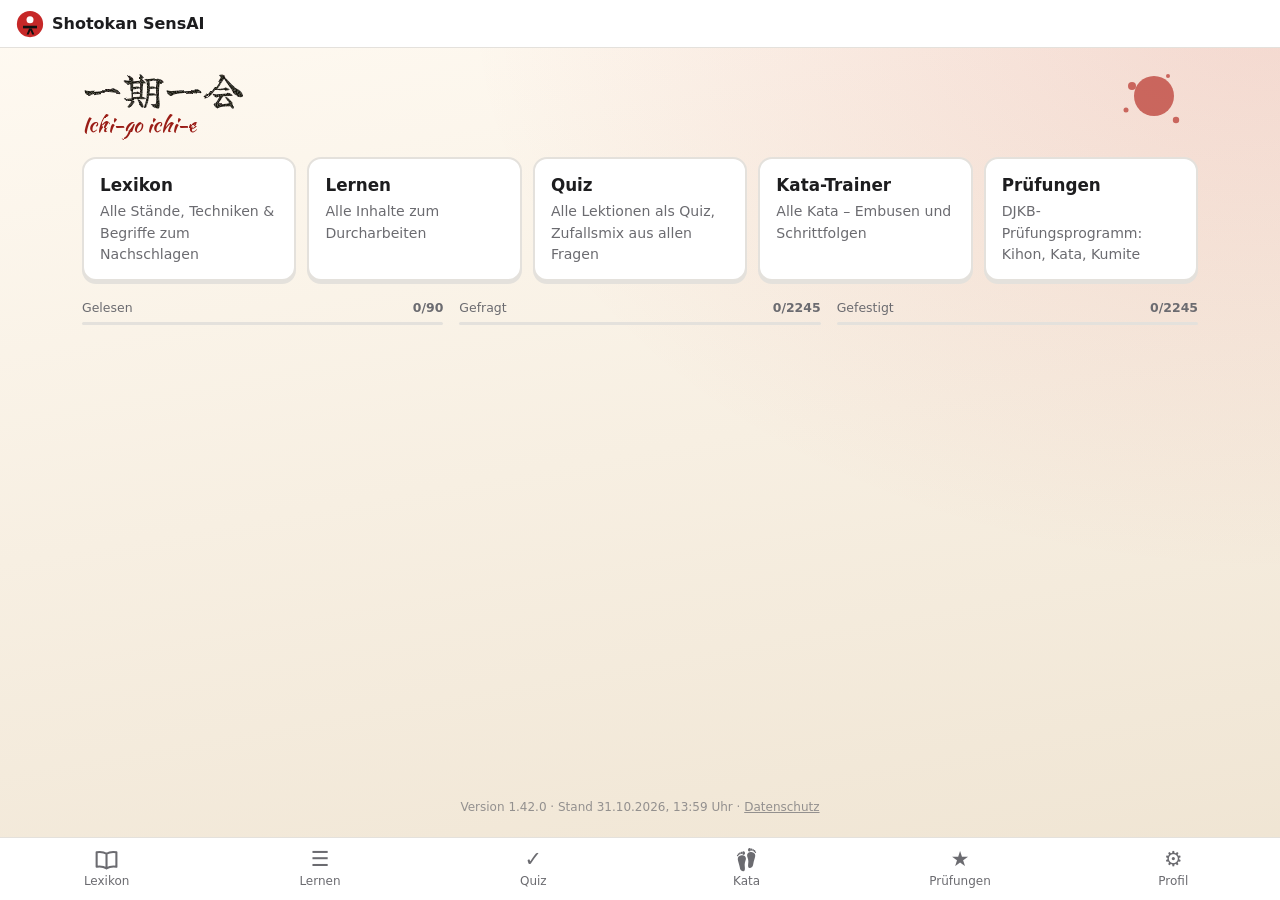
==== commit a1f5e65c: "Desktop: breiterer Inhalt ab 1100 px (v1.42.0) Auf Laptop und Desktop nutzt der Inhalt jetzt bis zu " ====
--- a/index.html
+++ b/index.html
@@ -9,14 +9,14 @@
   <meta http-equiv="Content-Security-Policy"
     content="default-src 'self'; img-src 'self' data: blob:; style-src 'self'; script-src 'self'; object-src 'none'; base-uri 'self'">
   <title>Shotokan SensAI</title>
-  <link rel="icon" href="assets/icon.svg?v=1.41.1" type="image/svg+xml">
-  <link rel="stylesheet" href="css/style.css?v=1.41.1">
+  <link rel="icon" href="assets/icon.svg?v=1.42.0" type="image/svg+xml">
+  <link rel="stylesheet" href="css/style.css?v=1.42.0">
 </head>
 
 <body>
   <header class="topbar">
     <a href="#/" class="brand" aria-label="Startseite">
-      <img src="assets/icon.svg?v=1.41.1" alt="" width="28" height="28">
+      <img src="assets/icon.svg?v=1.42.0" alt="" width="28" height="28">
       <span>Shotokan SensAI</span>
     </a>
   </header>
@@ -47,27 +47,27 @@
     <a href="#/stats" data-nav="stats"><span class="ico">&#9881;</span>Profil</a>
   </nav>
 
-  <script src="js/core.js?v=1.41.1"></script>
-  <script src="js/graphics.js?v=1.41.1"></script>
-  <script src="js/graphics-tech.js?v=1.41.1"></script>
-  <script src="js/graphics-ashi.js?v=1.41.1"></script>
-  <script src="js/figur3d.js?v=1.41.1"></script>
-  <script src="js/figur-posen.js?v=1.41.1"></script>
-  <script src="js/figur-app.js?v=1.41.1"></script>
-  <script src="data/grades.js?v=1.41.1"></script>
-  <script src="data/glossary.js?v=1.41.1"></script>
-  <script src="data/units-general.js?v=1.41.1"></script>
-  <script src="data/questions-general.js?v=1.41.1"></script>
-  <script src="data/kata-intro.js?v=1.41.1"></script>
-  <script src="data/kata-heian.js?v=1.41.1"></script>
-  <script src="data/kata-tekki.js?v=1.41.1"></script>
-  <script src="data/kata-sentei.js?v=1.41.1"></script>
-  <script src="data/legacy-ids.js?v=1.41.1"></script>
-  <script src="js/kata-gen.js?v=1.41.1"></script>
-  <script src="js/kata-ansage.js?v=1.41.1"></script>
-  <script src="js/srs.js?v=1.41.1"></script>
-  <script src="js/quiz.js?v=1.41.1"></script>
-  <script src="js/app.js?v=1.41.1"></script>
+  <script src="js/core.js?v=1.42.0"></script>
+  <script src="js/graphics.js?v=1.42.0"></script>
+  <script src="js/graphics-tech.js?v=1.42.0"></script>
+  <script src="js/graphics-ashi.js?v=1.42.0"></script>
+  <script src="js/figur3d.js?v=1.42.0"></script>
+  <script src="js/figur-posen.js?v=1.42.0"></script>
+  <script src="js/figur-app.js?v=1.42.0"></script>
+  <script src="data/grades.js?v=1.42.0"></script>
+  <script src="data/glossary.js?v=1.42.0"></script>
+  <script src="data/units-general.js?v=1.42.0"></script>
+  <script src="data/questions-general.js?v=1.42.0"></script>
+  <script src="data/kata-intro.js?v=1.42.0"></script>
+  <script src="data/kata-heian.js?v=1.42.0"></script>
+  <script src="data/kata-tekki.js?v=1.42.0"></script>
+  <script src="data/kata-sentei.js?v=1.42.0"></script>
+  <script src="data/legacy-ids.js?v=1.42.0"></script>
+  <script src="js/kata-gen.js?v=1.42.0"></script>
+  <script src="js/kata-ansage.js?v=1.42.0"></script>
+  <script src="js/srs.js?v=1.42.0"></script>
+  <script src="js/quiz.js?v=1.42.0"></script>
+  <script src="js/app.js?v=1.42.0"></script>
 </body>
 
 </html>
--- a/css/style.css
+++ b/css/style.css
@@ -1862,6 +1862,62 @@
   }
 }
 
+/* ---------- Breite Bildschirme (Laptop/Desktop) ----------
+   Handy und Tablet bleiben unverändert; erst ab 1100 px wird der Inhalt breiter.
+   Fließtext behält eine angenehme Zeilenlänge. */
+@media (min-width: 1100px) {
+  main {
+    max-width: 1180px;
+    padding-left: 2rem;
+    padding-right: 2rem;
+  }
+
+  /* Startseite: alle fünf Kacheln in einer Reihe, Fortschritt über die ganze Breite */
+  .hero ~ .tiles {
+    grid-template-columns: repeat(5, minmax(0, 1fr));
+  }
+
+  .fort-stats {
+    max-width: none;
+  }
+
+  /* Themenlisten (Lernen, Quiz) zweispaltig */
+  .unit-section {
+    display: grid;
+    grid-template-columns: 1fr 1fr;
+    column-gap: 1rem;
+    align-items: start;
+  }
+
+  .unit-section > :not(.unit) {
+    grid-column: 1 / -1;
+  }
+
+  /* Im Raster fallen Ränder nicht zusammen: halbieren, damit der Abstand gleich bleibt */
+  .unit-section > .unit {
+    margin: 0.35rem 0;
+  }
+
+  /* Gürtel- und Kata-Listen (Prüfungen, Kata-Trainer) zweispaltig */
+  .grade-list {
+    grid-template-columns: 1fr 1fr;
+  }
+
+  /* Fließtext nicht zu lang werden lassen */
+  .learn > p,
+  .learn > ul,
+  .learn > ol,
+  main > p:not(.version) {
+    max-width: 75ch;
+  }
+
+  /* Kata-Trainer: Bodenkarte nicht höher als der Bildschirm */
+  .ans-wrap {
+    max-width: 820px;
+    margin: 0 auto;
+  }
+}
+
 @media (prefers-color-scheme: dark) {
   :root {
     --ink: #ececec;
